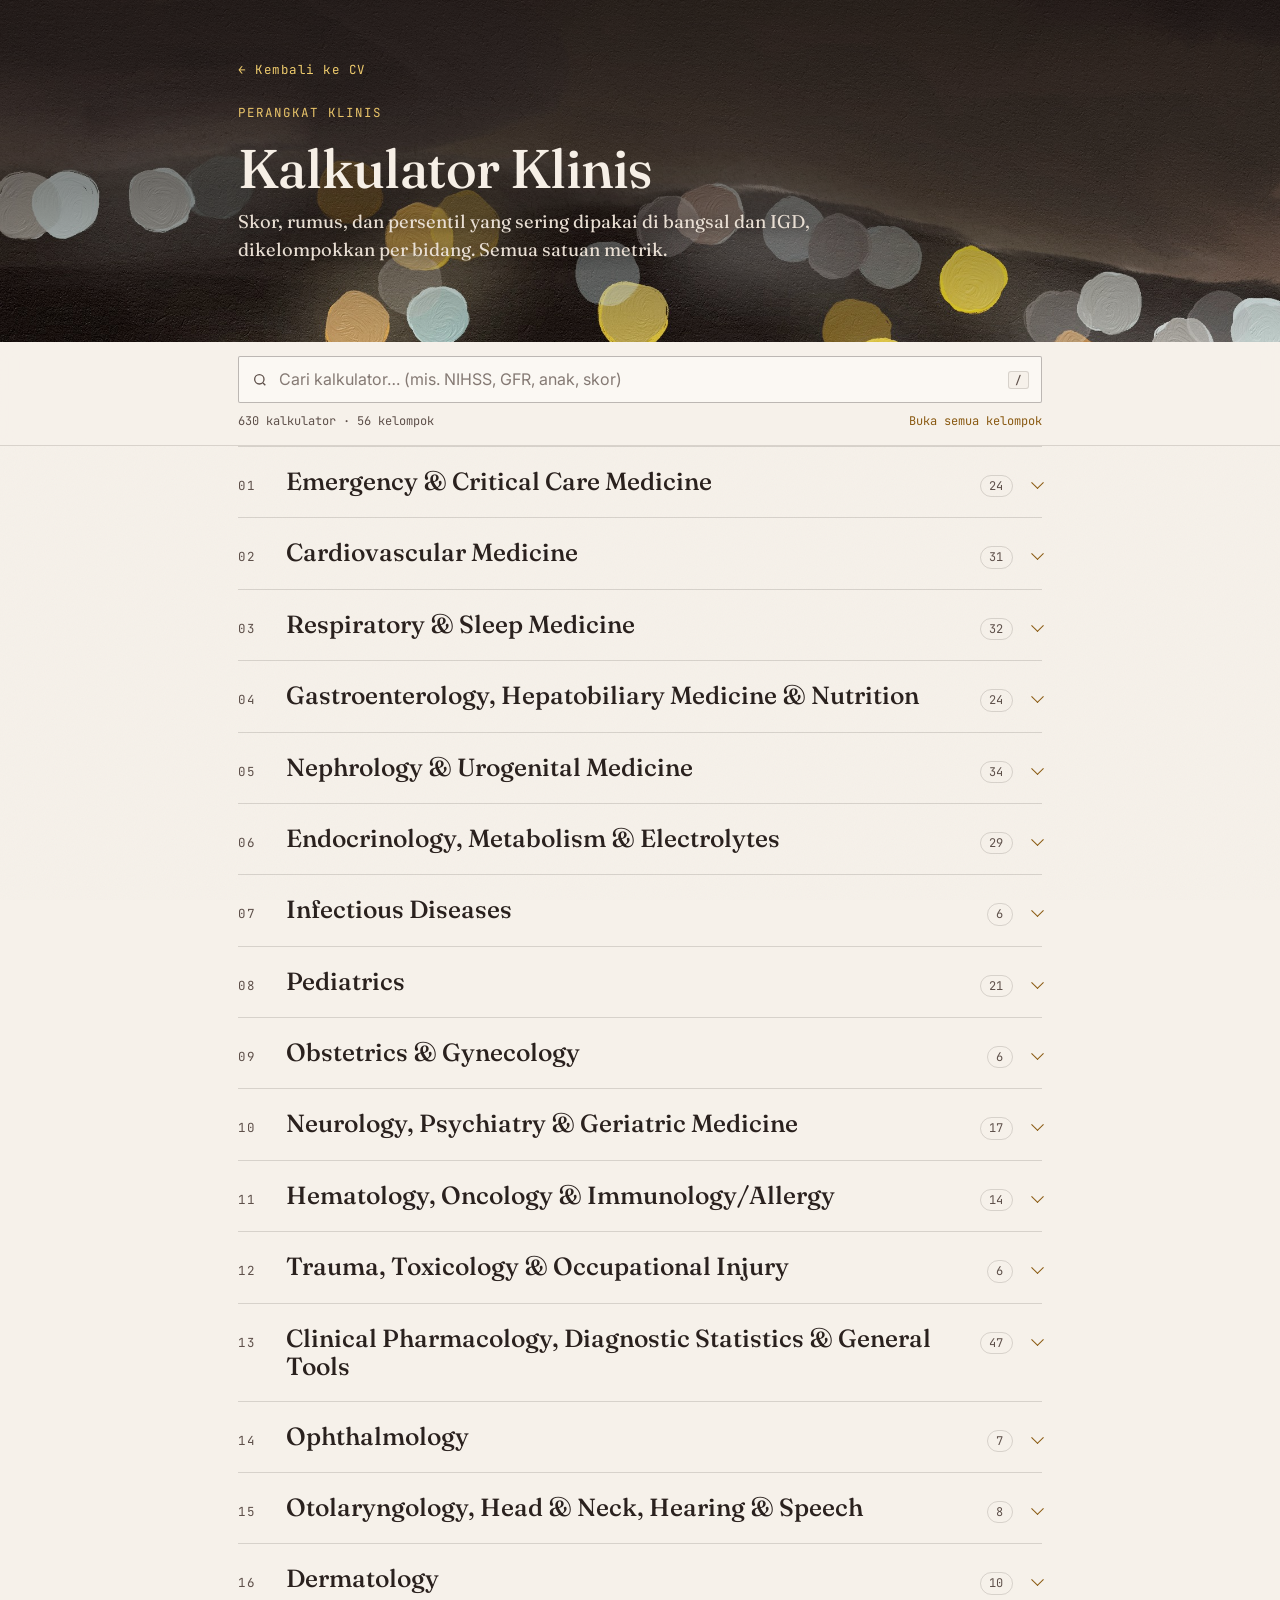
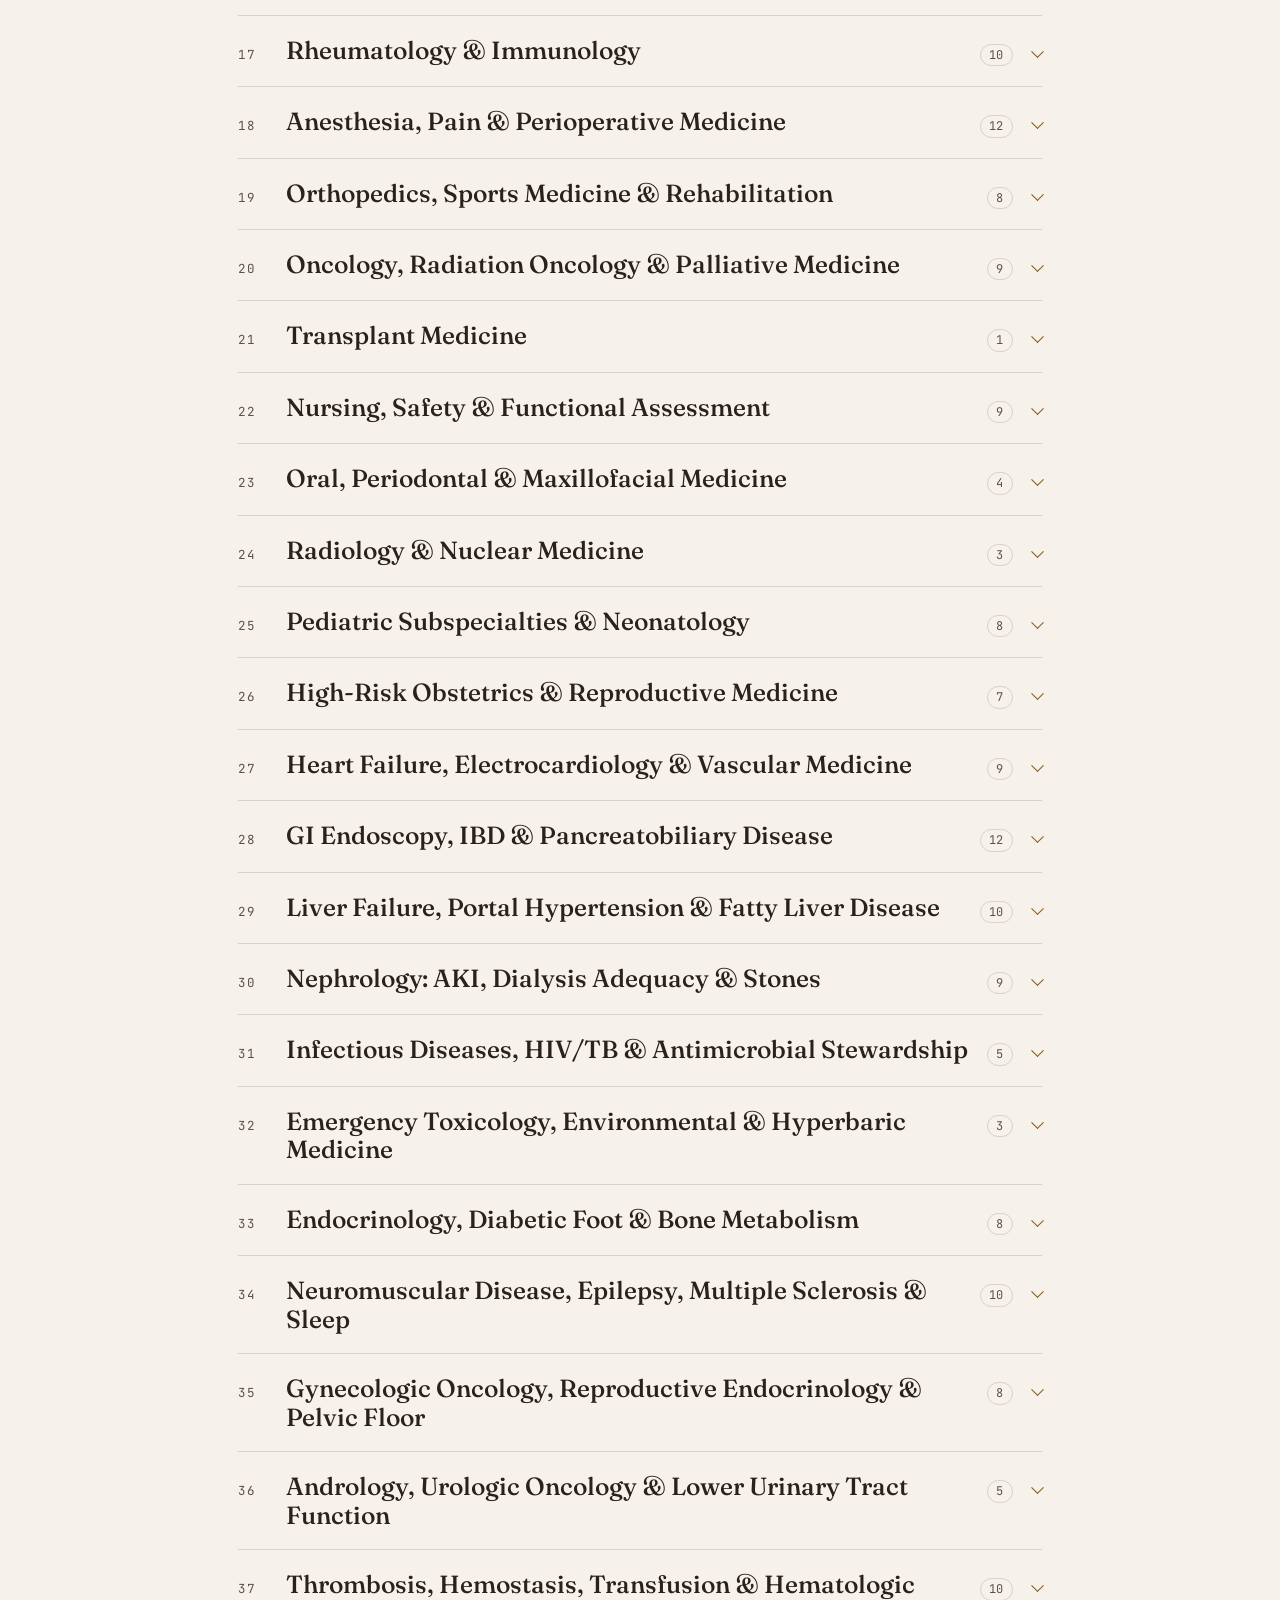
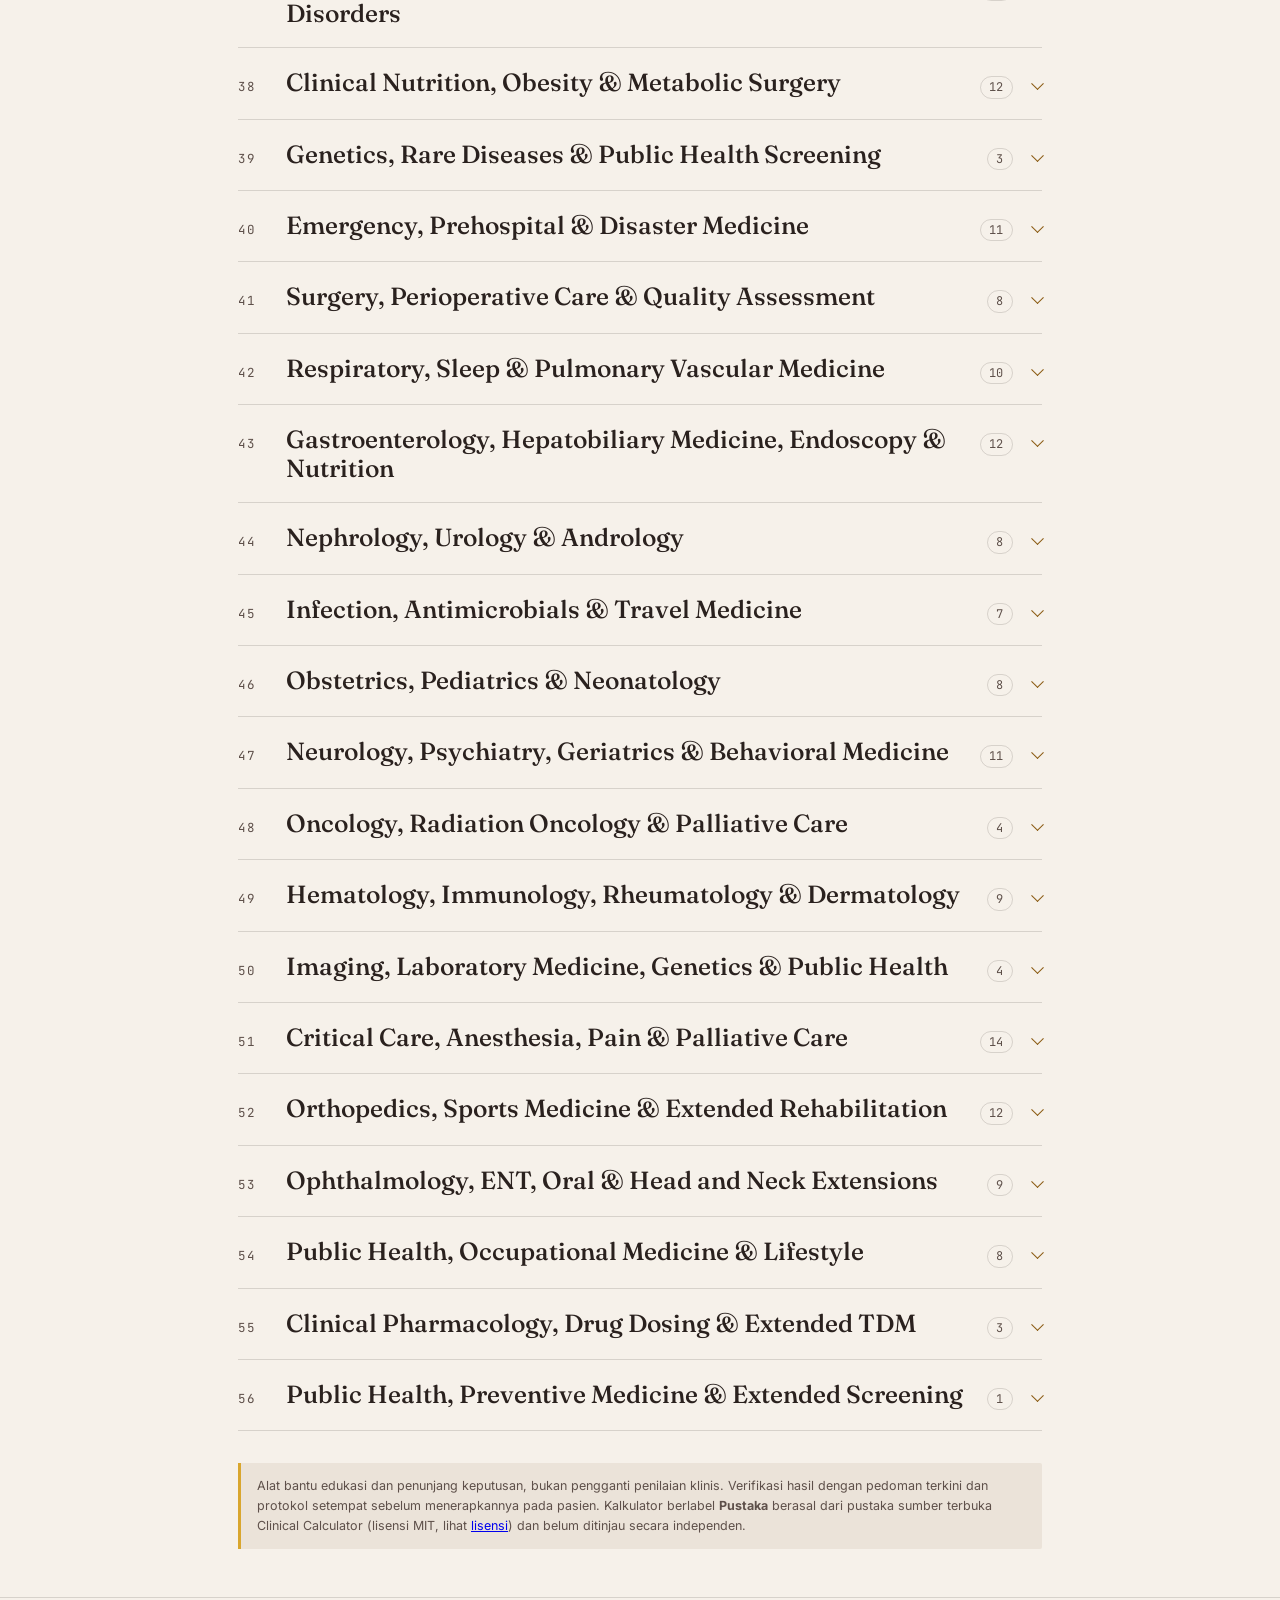
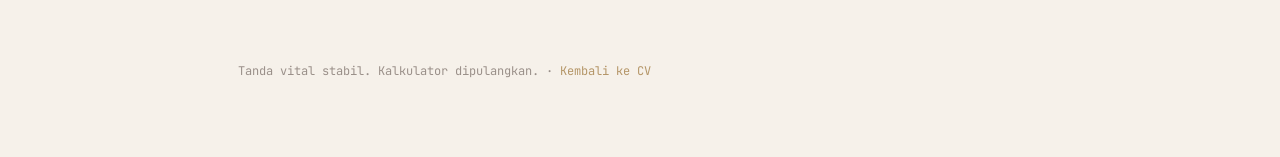
==== calculators.html @ faec5bf1 "Add files via upload" ====
<!DOCTYPE html>
<html lang="id">
<head>
<meta charset="UTF-8">
<meta name="viewport" content="width=device-width, initial-scale=1.0">
<title>Kalkulator Klinis — dr. Aydan</title>
<meta name="description" content="Kumpulan kalkulator dan skor klinis: pediatri, obstetri, neurologi, pulmonologi, psikiatri, kardiovaskular, nefrologi, gawat darurat.">
<link rel="preconnect" href="https://fonts.googleapis.com">
<link rel="preconnect" href="https://fonts.gstatic.com" crossorigin>
<link href="https://fonts.googleapis.com/css2?family=Fraunces:opsz,wght@9..144,400;9..144,500;9..144,600&family=Inter:wght@400;500;600&family=JetBrains+Mono:wght@400;500&display=swap" rel="stylesheet">
<link rel="stylesheet" href="assets/style.css">
<link rel="stylesheet" href="assets/calc.css">
</head>
<body>

<div class="grain"></div>

<header class="hero slim">
  <img class="hero-art" src="assets/hero.jpg" alt="" fetchpriority="high">
  <div class="wrap wide hero-content">
    <a class="back" href="index.html">← Kembali ke CV</a>
    <p class="eyebrow">Perangkat klinis</p>
    <h1>Kalkulator Klinis</h1>
    <p class="lede">Skor, rumus, dan persentil yang sering dipakai di bangsal dan IGD, dikelompokkan per bidang. Semua satuan metrik.</p>
  </div>
</header>

<div class="toolbar">
  <div class="wrap wide">
    <div class="search">
      <svg viewBox="0 0 24 24" aria-hidden="true"><circle cx="11" cy="11" r="7"/><path d="m20 20-3.5-3.5"/></svg>
      <input id="calc-q" type="search" placeholder="Cari kalkulator… (mis. NIHSS, GFR, anak, skor)" aria-label="Cari kalkulator" autocomplete="off">
      <kbd aria-hidden="true">/</kbd>
    </div>
    <div class="tb-row"><span id="calc-status" role="status"></span><button class="linkish" id="calc-expand" type="button" data-open="0">Buka semua kelompok</button></div>
  </div>
</div>

<main class="calcs">
  <div class="wrap wide">
    <div id="calc-root"><noscript>Halaman ini membutuhkan JavaScript.</noscript></div>
    <p class="disclaimer">Alat bantu edukasi dan penunjang keputusan, bukan pengganti penilaian klinis. Verifikasi hasil dengan pedoman terkini dan protokol setempat sebelum menerapkannya pada pasien. Kalkulator berlabel <strong>Pustaka</strong> berasal dari pustaka sumber terbuka <a href="https://github.com/" rel="noopener" onclick="return false" style="color:inherit;text-decoration:none;cursor:text">Clinical Calculator</a> (lisensi MIT, lihat <a href="assets/py/LICENSE-clinical-calculator.txt">lisensi</a>) dan belum ditinjau secara independen.</p>
  </div>
</main>

<footer class="calc-foot">
  <div class="wrap wide"><p class="foot-note">Tanda vital stabil. Kalkulator dipulangkan. · <a href="index.html">Kembali ke CV</a></p></div>
</footer>

<!-- 1) engine (do not edit) -->
<script src="assets/calc/engine.js"></script>
<!-- 2) reference data (only needed by the pediatric calculators) -->
<script src="assets/data/growth-ref.js"></script>
<script src="assets/data/aap2017-bp.js"></script>
<!-- 3) Clinical Calculator library (MIT): 56 specialty groups + ~600 calculators, computed in Python (Pyodide) on demand.
        library.js defines the groups and their order, so keep it BEFORE the hand-written files below. -->
<script src="assets/data/clinical-catalog.js"></script>
<script src="assets/calc/pyrunner.js"></script>
<script src="assets/calc/library.js"></script>
<!-- 4) hand-written, source-checked calculators: one file per topic. To add one, append a Calc.add({...}) block
        and set group: to any group title above (see assets/calc/_template.js). -->
<script src="assets/calc/pediatrics.js"></script>
<script src="assets/calc/obstetrics.js"></script>
<script src="assets/calc/neurology.js"></script>
<script src="assets/calc/pulmonology.js"></script>
<script src="assets/calc/psychiatry.js"></script>
<script src="assets/calc/cardiovascular.js"></script>
<script src="assets/calc/nephrology.js"></script>
<script src="assets/calc/emergency.js"></script>
<script src="assets/calc/others.js"></script>

</body>
</html>
---- assets/style.css ----
:root {
  --paper: #F6F1EA;
  --paper-2: #EBE3D9;
  --ink: #2A211E;
  --ink-soft: #5E504A;
  --teal: #4A3A33;
  --teal-deep: #231B18;
  --accent: #8A5A12;
  --accent-soft: #56696B;
  --gold: #D9A62E;
  --rule: rgba(42, 33, 30, 0.15);
  --serif: "Fraunces", Georgia, serif;
  --sans: "Inter", -apple-system, BlinkMacSystemFont, sans-serif;
  --mono: "JetBrains Mono", ui-monospace, monospace;
}

* { box-sizing: border-box; }

html { scroll-behavior: smooth; }

body {
  margin: 0;
  background: var(--paper);
  color: var(--ink);
  font-family: var(--sans);
  line-height: 1.6;
  -webkit-font-smoothing: antialiased;
}

.grain {
  position: fixed;
  inset: 0;
  pointer-events: none;
  opacity: 0.035;
  z-index: 0;
  background-image: url("data:image/svg+xml,%3Csvg xmlns='http://www.w3.org/2000/svg' width='120' height='120'%3E%3Cfilter id='n'%3E%3CfeTurbulence type='fractalNoise' baseFrequency='0.9' numOctaves='2' stitchTiles='stitch'/%3E%3C/filter%3E%3Crect width='100%25' height='100%25' filter='url(%23n)'/%3E%3C/svg%3E");
}

.wrap {
  max-width: 760px;
  margin: 0 auto;
  padding: 0 28px;
  position: relative;
  z-index: 1;
}

/* Hero */

.eyebrow {
  font-family: var(--mono);
  font-size: 12.5px;
  letter-spacing: 0.08em;
  text-transform: uppercase;
  color: var(--teal);
  margin: 0 0 1.1rem;
}

.hero h1 {
  font-family: var(--serif);
  font-weight: 500;
  font-size: clamp(2.6rem, 7vw, 4.4rem);
  line-height: 1.03;
  letter-spacing: -0.01em;
  margin: 0 0 1.1rem;
  color: var(--ink);
}

.tagline {
  font-size: 1.15rem;
  color: var(--ink-soft);
  max-width: 32ch;
  margin: 0 0 1.6rem;
}

.hero-links {
  font-family: var(--mono);
  font-size: 13.5px;
  color: var(--ink-soft);
}

.hero-links a {
  color: var(--accent);
  text-decoration: none;
  border-bottom: 1px solid transparent;
}

.hero-links a:hover, .hero-links a:focus-visible {
  border-bottom-color: var(--accent);
}

.hero-links .dot {
  margin: 0 0.5em;
  color: var(--rule);
}


/* ===== Hero with painting ===== */
.hero {
  position: relative;
  isolation: isolate;
  overflow: hidden;
  padding: 0;
  min-height: clamp(520px, 88vh, 820px);
  display: flex;
  align-items: flex-start;
  color: #F3ECE4;
}
.hero-art {
  position: absolute;
  inset: 0;
  width: 100%;
  height: 100%;
  object-fit: cover;
  object-position: 50% 35%;
  z-index: -2;
}
.hero::after {
  content: "";
  position: absolute;
  inset: 0;
  z-index: -1;
  background: linear-gradient(to bottom,
    rgba(20, 14, 12, .65) 0%,
    rgba(20, 14, 12, .45) 55%,
    rgba(20, 14, 12, .10) 100%);
}

.hero-content {
  position: relative;
  width: 100%;
  padding-top: clamp(40px, 8vw, 96px);
}
.hero h1 { color: #F6EFE6; }
.hero .eyebrow { color: #E9C46A; }
.hero .lede {
  color: #E8DED3;
  font-size: clamp(1.1rem, 2.6vw, 1.35rem);
  max-width: 38ch;
  margin: 0 0 1.8rem;
  text-shadow: 0 1px 12px rgba(20, 14, 12, .6);
}
.hero .hero-links { color: #DCD0C4; }
.hero .hero-links a { color: #F0CD6E; }
.hero .hero-links a:hover,
.hero .hero-links a:focus-visible { border-bottom-color: #F0CD6E; }
.hero .hero-links .dot { color: rgba(255, 255, 255, .35); }
.hero a:focus-visible { outline-color: #F0CD6E; }

/* gold touches elsewhere, echoing the bokeh */
.signature { color: var(--gold); }
.tline li::before { background: var(--gold); }
.pub-card { border-left-color: var(--gold); }

/* Section rhythm */

main { position: relative; z-index: 1; }

section, footer.contact {
  padding: 3rem 0;
  border-top: 1px solid var(--rule);
}

.section-label {
  font-family: var(--mono);
  font-size: 12.5px;
  letter-spacing: 0.06em;
  text-transform: uppercase;
  color: var(--teal-deep);
  margin: 0.5rem 0 1.6rem;
  font-weight: 500;
}

.lede {
  font-family: var(--serif);
  font-size: 1.4rem;
  line-height: 1.5;
  max-width: 58ch;
  color: var(--ink);
}

.lede em {
  font-style: italic;
  color: var(--accent);
}

/* Timeline */

.tgroup { margin-bottom: 2.4rem; }
.tgroup:last-child { margin-bottom: 0; }

.tgroup-title {
  font-family: var(--serif);
  font-size: 1.05rem;
  font-weight: 600;
  color: var(--teal-deep);
  margin: 0 0 0.9rem;
}

.tline {
  list-style: none;
  margin: 0;
  padding: 0;
  border-left: 1px solid var(--rule);
}

.tline li {
  display: grid;
  grid-template-columns: 140px 1fr;
  gap: 20px;
  padding: 0.55rem 0 0.55rem 20px;
  position: relative;
}

.tline li::before {
  content: "";
  position: absolute;
  left: -3.5px;
  top: 1.15rem;
  width: 6px;
  height: 6px;
  border-radius: 50%;
  background: var(--accent);
}

.tdate {
  font-family: var(--mono);
  font-size: 12.5px;
  color: var(--ink-soft);
  padding-top: 0.15rem;
}

.tbody {
  font-size: 14.5px;
  color: var(--ink);
}

.tbody strong { font-weight: 600; }
.tbody em { font-style: italic; color: var(--ink-soft); }

.gloss {
  color: var(--ink-soft);
  font-size: 13.5px;
}

/* Publication */

.pub-card {
  border: 1px solid var(--rule);
  border-left: 3px solid var(--accent);
  background: var(--paper-2);
  padding: 1.4rem 1.6rem;
  border-radius: 2px;
}

.pub-title {
  font-family: var(--serif);
  font-size: 1.1rem;
  font-weight: 500;
  line-height: 1.4;
  margin: 0 0 0.7rem;
  color: var(--ink);
}

.pub-meta {
  font-size: 13.5px;
  color: var(--ink-soft);
  margin: 0 0 0.7rem;
}

.pub-link {
  font-family: var(--mono);
  font-size: 13px;
  color: var(--accent);
  text-decoration: none;
}

.pub-link:hover, .pub-link:focus-visible { text-decoration: underline; }

/* Skills */

.skill-grid {
  display: grid;
  grid-template-columns: repeat(2, 1fr);
  gap: 1px;
  background: var(--rule);
  border: 1px solid var(--rule);
}

.skill-card {
  background: var(--paper);
  padding: 1.5rem 1.6rem;
}

.skill-card h3 {
  font-family: var(--mono);
  font-size: 12px;
  text-transform: uppercase;
  letter-spacing: 0.05em;
  color: var(--accent-soft);
  margin: 0 0 0.6rem;
  font-weight: 500;
}

.skill-card p {
  font-size: 14px;
  color: var(--ink-soft);
  margin: 0;
  line-height: 1.55;
}

/* Footer */

footer.contact {
  padding-bottom: 5rem;
}

.contact-line {
  font-size: 14.5px;
  color: var(--ink-soft);
  margin: 0 0 0.4rem;
}

.contact-line a {
  color: var(--accent);
  text-decoration: none;
  border-bottom: 1px solid transparent;
}

.contact-line a:hover, .contact-line a:focus-visible {
  border-bottom-color: var(--accent);
}

.foot-note {
  font-family: var(--mono);
  font-size: 12px;
  color: var(--rule);
  margin-top: 2rem;
}

/* Focus visibility */

a:focus-visible {
  outline: 2px solid var(--teal);
  outline-offset: 2px;
}

@media (max-width: 560px) {
  /* ...your existing rules... */

  .hero-links {
    display: flex;
    flex-direction: column;
    align-items: flex-start;   /* keeps the hover underline only as wide as the email */
    gap: 0.25rem;
  }
  .hero-links .dot { display: none; }
  .hero-links span:not(.dot) { white-space: nowrap; }
}

/* Responsive */

@media (max-width: 560px) {
  .tline li {
    grid-template-columns: 1fr;
    gap: 4px;
  }
  .skill-grid {
    grid-template-columns: 1fr;
  }
  .hero { padding: 4rem 0 2rem; }
}

/* Reduced motion */

@media (prefers-reduced-motion: reduce) {
  html { scroll-behavior: auto; }
}
---- assets/calc.css ----
/* Clinical calculators page — extends assets/style.css (load AFTER it). Uses the same tokens. */

:root {
  --field: #FBF8F3;
  --line-strong: rgba(42, 33, 30, 0.3);
  --brick: #9B3B2E;
  --moss: #4F6B47;
  /* tones on the dark results panel */
  --t-ok: #A9CBA0; --t-warn: #F0CD6E; --t-bad: #EE9A8B; --t-info: #F3ECE4; --t-mute: #CDBFB2;
}

/* ---------- slim hero (same painting, shorter) ---------- */
.hero.slim { min-height: clamp(260px, 38vh, 360px); }
.hero.slim .hero-content { padding-top: clamp(28px, 5vw, 56px); padding-bottom: 2rem; }
.hero.slim h1 { font-size: clamp(2.1rem, 5.6vw, 3.4rem); margin-bottom: .7rem; }
.hero.slim .lede { font-size: clamp(1rem, 2.2vw, 1.15rem); max-width: 52ch; margin-bottom: 0; }
.back { display: inline-block; font-family: var(--mono); font-size: 12.5px; letter-spacing: .04em; color: #F0CD6E; text-decoration: none; margin-bottom: 1.4rem; border-bottom: 1px solid transparent; }
.back:hover, .back:focus-visible { border-bottom-color: #F0CD6E; }

.wrap.wide { max-width: 860px; }

/* ---------- toolbar ---------- */
.toolbar { position: sticky; top: 0; z-index: 20; background: rgba(246, 241, 234, .94); backdrop-filter: blur(8px); -webkit-backdrop-filter: blur(8px); border-bottom: 1px solid var(--rule); padding: .9rem 0 .8rem; }
.toolbar .wrap { display: grid; gap: .55rem; }
.search { position: relative; }
.search input { width: 100%; font: 500 16px/1.2 var(--sans); color: var(--ink); background: var(--field); border: 1px solid var(--line-strong); border-radius: 2px; padding: .8rem 3rem .8rem 2.5rem; }
.search input::placeholder { color: var(--ink-soft); opacity: .75; font-weight: 400; }
.search input:focus-visible { outline: 2px solid var(--gold); outline-offset: 1px; border-color: var(--accent); }
.search svg { position: absolute; left: .85rem; top: 50%; transform: translateY(-50%); width: 16px; height: 16px; stroke: var(--ink-soft); fill: none; stroke-width: 2; }
.search kbd { position: absolute; right: .8rem; top: 50%; transform: translateY(-50%); font: 500 11px var(--mono); color: var(--ink-soft); border: 1px solid var(--rule); border-radius: 3px; padding: 1px 6px; background: var(--paper); }
.tb-row { white-space: nowrap; display: flex; justify-content: space-between; align-items: center; gap: 1rem; font-family: var(--mono); font-size: 12px; color: var(--ink-soft); }
.linkish { font: inherit; color: var(--accent); background: none; border: 0; padding: 0; cursor: pointer; border-bottom: 1px solid transparent; }
.linkish:hover, .linkish:focus-visible { border-bottom-color: var(--accent); }

/* ---------- groups ---------- */
main.calcs { padding-bottom: 3rem; }
.cgroup { border-top: 1px solid var(--rule); }
.cgroup:last-of-type { border-bottom: 1px solid var(--rule); }
.cgroup > summary, .calc > summary { list-style: none; cursor: pointer; }
.cgroup > summary::-webkit-details-marker, .calc > summary::-webkit-details-marker { display: none; }
.cgroup > summary { display: grid; grid-template-columns: 2.6rem 1fr auto 1.4rem; align-items: baseline; gap: .4rem; padding: 1.25rem 0; }
.cgroup > summary:focus-visible, .calc > summary:focus-visible { outline: 2px solid var(--gold); outline-offset: 2px; }
.g-num { font-family: var(--mono); font-size: 12.5px; color: var(--ink-soft); letter-spacing: .06em; }
.g-title { font-family: var(--serif); font-weight: 500; font-size: clamp(1.25rem, 3.4vw, 1.55rem); line-height: 1.15; color: var(--ink); }
.g-count { font-family: var(--mono); font-size: 12px; color: var(--ink-soft); border: 1px solid var(--rule); border-radius: 99px; padding: 0 .55rem; line-height: 1.7; }
.g-chev { width: 9px; height: 9px; border-right: 1.5px solid var(--accent); border-bottom: 1.5px solid var(--accent); transform: rotate(45deg) translate(-2px, -2px); transition: transform .2s; justify-self: end; }
.cgroup[open] > summary .g-chev { transform: rotate(-135deg) translate(-2px, -2px); }
.cgroup[open] > summary { padding-bottom: .5rem; }
.cgroup > summary:hover .g-title { color: var(--accent); }
.g-blurb { margin: 0 0 1rem 3rem; font-size: 14px; color: var(--ink-soft); max-width: 60ch; }
.clist { display: grid; gap: .6rem; padding: .4rem 0 1.6rem 0; }
.empty { padding: 2rem 0; color: var(--ink-soft); font-size: 14.5px; }

/* ---------- calculator card ---------- */
.calc { border: 1px solid var(--rule); border-left: 3px solid var(--rule); background: var(--paper); border-radius: 2px; transition: border-color .2s, background .2s; }
.calc:hover { border-left-color: var(--gold); }
.calc[open] { border-left-color: var(--gold); background: var(--paper-2); }
.calc > summary { padding: .95rem 1.2rem; display: flex; flex-wrap: wrap; align-items: baseline; gap: .15rem 1rem; position: relative; padding-right: 2.6rem; }
.calc > summary::after { content: "+"; position: absolute; right: 1.1rem; top: .8rem; font: 400 20px/1 var(--mono); color: var(--accent); }
.calc[open] > summary::after { content: "–"; }
.c-title { font-weight: 600; font-size: 15.5px; color: var(--ink); }
.c-sub { font-size: 13px; color: var(--ink-soft); }
.calc-body { padding: .2rem 1.2rem 1.4rem; }
.c-intro { font-size: 14px; color: var(--ink-soft); margin: .2rem 0 1rem; max-width: 62ch; }

/* ---------- library badge & text areas ---------- */
.c-badge { margin-left: auto; font: 500 10.5px var(--mono); letter-spacing: .06em; text-transform: uppercase; color: var(--accent-soft); border: 1px solid var(--rule); border-radius: 99px; padding: 0 .55rem; line-height: 1.7; align-self: center; }
.f-json { width: 100%; font: 400 13px/1.45 var(--mono); color: var(--ink); background: var(--field); border: 1px solid var(--line-strong); border-radius: 2px; padding: .6rem .7rem; resize: vertical; }
.f-json:focus-visible { outline: 2px solid var(--gold); outline-offset: 1px; border-color: var(--accent); }

/* ---------- fields ---------- */
.fields { display: grid; grid-template-columns: repeat(auto-fill, minmax(210px, 1fr)); gap: 1rem 1.1rem; align-items: start; }
.f { display: grid; gap: .3rem; min-width: 0; }
.f.wide { grid-column: 1 / -1; }
.f[hidden], .f-heading[hidden] { display: none; }
.f-heading { grid-column: 1 / -1; margin: .9rem 0 -.2rem; font: 500 12px var(--mono); letter-spacing: .06em; text-transform: uppercase; color: var(--teal-deep); padding-bottom: .35rem; border-bottom: 1px solid var(--rule); }
.f-heading:first-child { margin-top: .2rem; }
.f-label { font-size: 13px; font-weight: 500; color: var(--ink); line-height: 1.35; }
.f-hint { font-size: 12px; color: var(--ink-soft); line-height: 1.4; }
.f input[type=text], .f input[type=date], .f select {
  width: 100%; font: 400 16px/1.2 var(--sans); color: var(--ink); background: var(--field);
  border: 1px solid var(--line-strong); border-radius: 2px; padding: .62rem .7rem; min-width: 0; appearance: none; -webkit-appearance: none;
}
.f select { background-image: linear-gradient(45deg, transparent 50%, var(--accent) 50%), linear-gradient(135deg, var(--accent) 50%, transparent 50%); background-position: calc(100% - 15px) 55%, calc(100% - 10px) 55%; background-size: 5px 5px; background-repeat: no-repeat; padding-right: 2rem; text-overflow: ellipsis; }
.f input:focus-visible, .f select:focus-visible { outline: 2px solid var(--gold); outline-offset: 1px; border-color: var(--accent); }
.f input.bad { border-color: var(--brick); background: #FBEFEA; }
.f-num { display: flex; align-items: stretch; }
.f-num input { flex: 1; min-width: 0; font-family: var(--mono); font-size: 15.5px; }
.f-num .f-unit, .f-unit-txt { font-family: var(--mono); font-size: 12.5px; color: var(--ink-soft); display: flex; align-items: center; padding: 0 .65rem; border: 1px solid var(--line-strong); border-left: 0; background: var(--paper); white-space: nowrap; }
.f-num .f-unit { width: auto; font-size: 12.5px; padding: 0 1.6rem 0 .6rem; border-radius: 0 2px 2px 0; background-color: var(--paper); font-family: var(--mono); }
.f-num input:has(+ .f-unit), .f-num input:has(+ .f-unit-txt) { border-radius: 2px 0 0 2px; }

.seg { display: flex; flex-wrap: wrap; border: 1px solid var(--line-strong); border-radius: 2px; background: var(--field); overflow: hidden; width: fit-content; max-width: 100%; }
.seg label { position: relative; }
.seg input { position: absolute; opacity: 0; inset: 0; cursor: pointer; }
.seg span { display: block; padding: .6rem .95rem; font-size: 14px; border-right: 1px solid var(--rule); cursor: pointer; user-select: none; white-space: nowrap; }
.seg label:last-child span { border-right: 0; }
.seg input:checked + span { background: var(--teal-deep); color: var(--paper); }
.seg input:focus-visible + span { outline: 2px solid var(--gold); outline-offset: -3px; }
.seg label:hover input:not(:checked) + span { background: var(--paper-2); }

.f-check { display: block; }
.chk { display: grid; grid-template-columns: 20px 1fr auto; gap: .7rem; align-items: start; padding: .55rem .2rem; cursor: pointer; border-bottom: 1px dotted var(--rule); }
.chk input { position: absolute; opacity: 0; }
.chk .box { width: 18px; height: 18px; border: 1.5px solid var(--line-strong); border-radius: 2px; background: var(--field); margin-top: 1px; display: grid; place-items: center; }
.chk input:checked + .box { background: var(--teal-deep); border-color: var(--teal-deep); }
.chk input:checked + .box::after { content: ""; width: 9px; height: 5px; border-left: 2px solid var(--gold); border-bottom: 2px solid var(--gold); transform: rotate(-45deg) translate(1px, -1px); }
.chk input:focus-visible + .box { outline: 2px solid var(--gold); outline-offset: 2px; }
.chk-t { font-size: 14px; line-height: 1.4; }
.chk-t small { display: block; font-size: 12px; color: var(--ink-soft); margin-top: 1px; }
.chk .pts { font: 500 12px var(--mono); color: var(--accent); font-style: normal; padding-top: 2px; }

.c-actions { display: flex; gap: .6rem; margin: 1.1rem 0 .9rem; }
.c-actions button { font: 500 12px var(--mono); letter-spacing: .04em; text-transform: uppercase; color: var(--ink-soft); background: transparent; border: 1px solid var(--line-strong); padding: .42rem .8rem; border-radius: 2px; cursor: pointer; }
.c-actions button:hover, .c-actions button:focus-visible { color: var(--ink); border-color: var(--ink); }

/* ---------- results (dark panel, echoes the hero) ---------- */
.results { background: var(--teal-deep); color: #E8DED3; border-radius: 2px; padding: 1.2rem 1.3rem; border-top: 3px solid var(--gold); display: grid; gap: .95rem; }
.r-hint { margin: 0; font-size: 14px; color: var(--t-mute); }
.r-stats { display: grid; grid-template-columns: repeat(auto-fit, minmax(150px, 1fr)); gap: 1px; background: rgba(255,255,255,.12); border: 1px solid rgba(255,255,255,.12); }
.r-stat { background: var(--teal-deep); padding: .8rem .95rem; display: grid; gap: .1rem; align-content: start; }
.r-label { font: 500 11.5px var(--mono); letter-spacing: .06em; text-transform: uppercase; color: var(--t-mute); }
.r-value { font-family: var(--serif); font-size: 2rem; line-height: 1.1; font-weight: 500; color: var(--t-info); }
.r-value small { font: 400 12.5px var(--mono); color: var(--t-mute); margin-left: .35rem; letter-spacing: 0; }
.r-sub { font-size: 12.5px; color: var(--t-mute); line-height: 1.4; }
.r-stat.tone-ok .r-value { color: var(--t-ok); } .r-stat.tone-warn .r-value { color: var(--t-warn); } .r-stat.tone-bad .r-value { color: var(--t-bad); }
.r-note { margin: 0; font-size: 14px; line-height: 1.55; padding-left: .8rem; border-left: 2px solid var(--t-mute); color: #E8DED3; }
.r-note strong { color: #fff; font-weight: 600; }
.r-note.tone-ok { border-left-color: var(--t-ok); } .r-note.tone-warn { border-left-color: var(--t-warn); } .r-note.tone-bad { border-left-color: var(--t-bad); } .r-note.tone-info { border-left-color: var(--t-info); }
.r-note.tone-mute { color: var(--t-mute); font-size: 13px; }
.r-list { margin: 0; padding-left: 1.1rem; font-size: 14px; line-height: 1.55; } .r-list li + li { margin-top: .25rem; }
.r-table-wrap { overflow-x: auto; -webkit-overflow-scrolling: touch; }
.r-table { width: 100%; border-collapse: collapse; font-size: 13.5px; }
.r-table caption { text-align: left; font: 500 11.5px var(--mono); letter-spacing: .06em; text-transform: uppercase; color: var(--t-mute); padding-bottom: .5rem; }
.r-table th, .r-table td { text-align: left; padding: .5rem .7rem .5rem 0; border-bottom: 1px solid rgba(255,255,255,.12); vertical-align: middle; white-space: nowrap; }
.r-table thead th { font: 500 11.5px var(--mono); letter-spacing: .05em; text-transform: uppercase; color: var(--t-mute); }
.r-table tbody th { font-weight: 500; color: #fff; }
.r-table td { font-family: var(--mono); font-size: 13px; }
.r-table .tag { display: inline-block; font: 500 11.5px var(--sans); padding: 1px 8px; border-radius: 99px; border: 1px solid currentColor; }
.t-ok { color: var(--t-ok); } .t-warn { color: var(--t-warn); } .t-bad { color: var(--t-bad); } .t-mute { color: var(--t-mute); }

/* z-score meter: -3 … +3 */
.zbar { position: relative; display: inline-block; width: 92px; height: 6px; background: linear-gradient(90deg, rgba(238,154,139,.5) 0 16.6%, rgba(240,205,110,.35) 16.6% 33.3%, rgba(169,203,160,.45) 33.3% 66.6%, rgba(240,205,110,.35) 66.6% 83.3%, rgba(238,154,139,.5) 83.3%); border-radius: 3px; vertical-align: middle; }
.zbar i { position: absolute; top: -3px; width: 2px; height: 12px; background: #fff; border-radius: 1px; transform: translateX(-1px); }

/* ---------- refs & notes ---------- */
.c-note { margin: .9rem 0 0; font-size: 13px; color: var(--ink-soft); }
.refs { margin-top: 1.1rem; padding-top: .8rem; border-top: 1px dotted var(--rule); }
.refs h5 { margin: 0 0 .4rem; font: 500 11.5px var(--mono); letter-spacing: .06em; text-transform: uppercase; color: var(--accent-soft); }
.refs ol { margin: 0; padding-left: 1.2rem; font-size: 12.5px; color: var(--ink-soft); line-height: 1.5; }
.refs li + li { margin-top: .3rem; }
.refs a { color: var(--accent); text-decoration: none; border-bottom: 1px solid transparent; word-break: break-all; }
.refs a:hover { border-bottom-color: var(--accent); }

.disclaimer { font-size: 12.5px; color: var(--ink-soft); border-left: 3px solid var(--gold); background: var(--paper-2); padding: .8rem 1rem; margin: 2rem 0 0; border-radius: 0 2px 2px 0; }
footer.calc-foot { padding: 2rem 0 4rem; border-top: 1px solid var(--rule); }
.calc-foot .foot-note { color: var(--ink-soft); opacity: .6; }
.calc-foot a { color: var(--accent); text-decoration: none; }

@media (max-width: 560px) {
  .fields { grid-template-columns: 1fr; }
  .g-blurb { margin-left: 0; }
  .cgroup > summary { grid-template-columns: 2rem 1fr auto 1.2rem; }
  .calc-body { padding: .2rem .9rem 1.2rem; }
  .results { padding: 1rem; }
  .search kbd { display: none; }
  .toolbar { padding: .65rem 0 .55rem; }
  .tb-row { font-size: 11px; }
  .search input { padding-top: .65rem; padding-bottom: .65rem; }
  .r-value { font-size: 1.7rem; }
}
@media (prefers-reduced-motion: reduce) { .g-chev, .calc { transition: none; } }
@media print { .toolbar, .c-actions, .hero { display: none; } .cgroup, .calc { open: true; } }
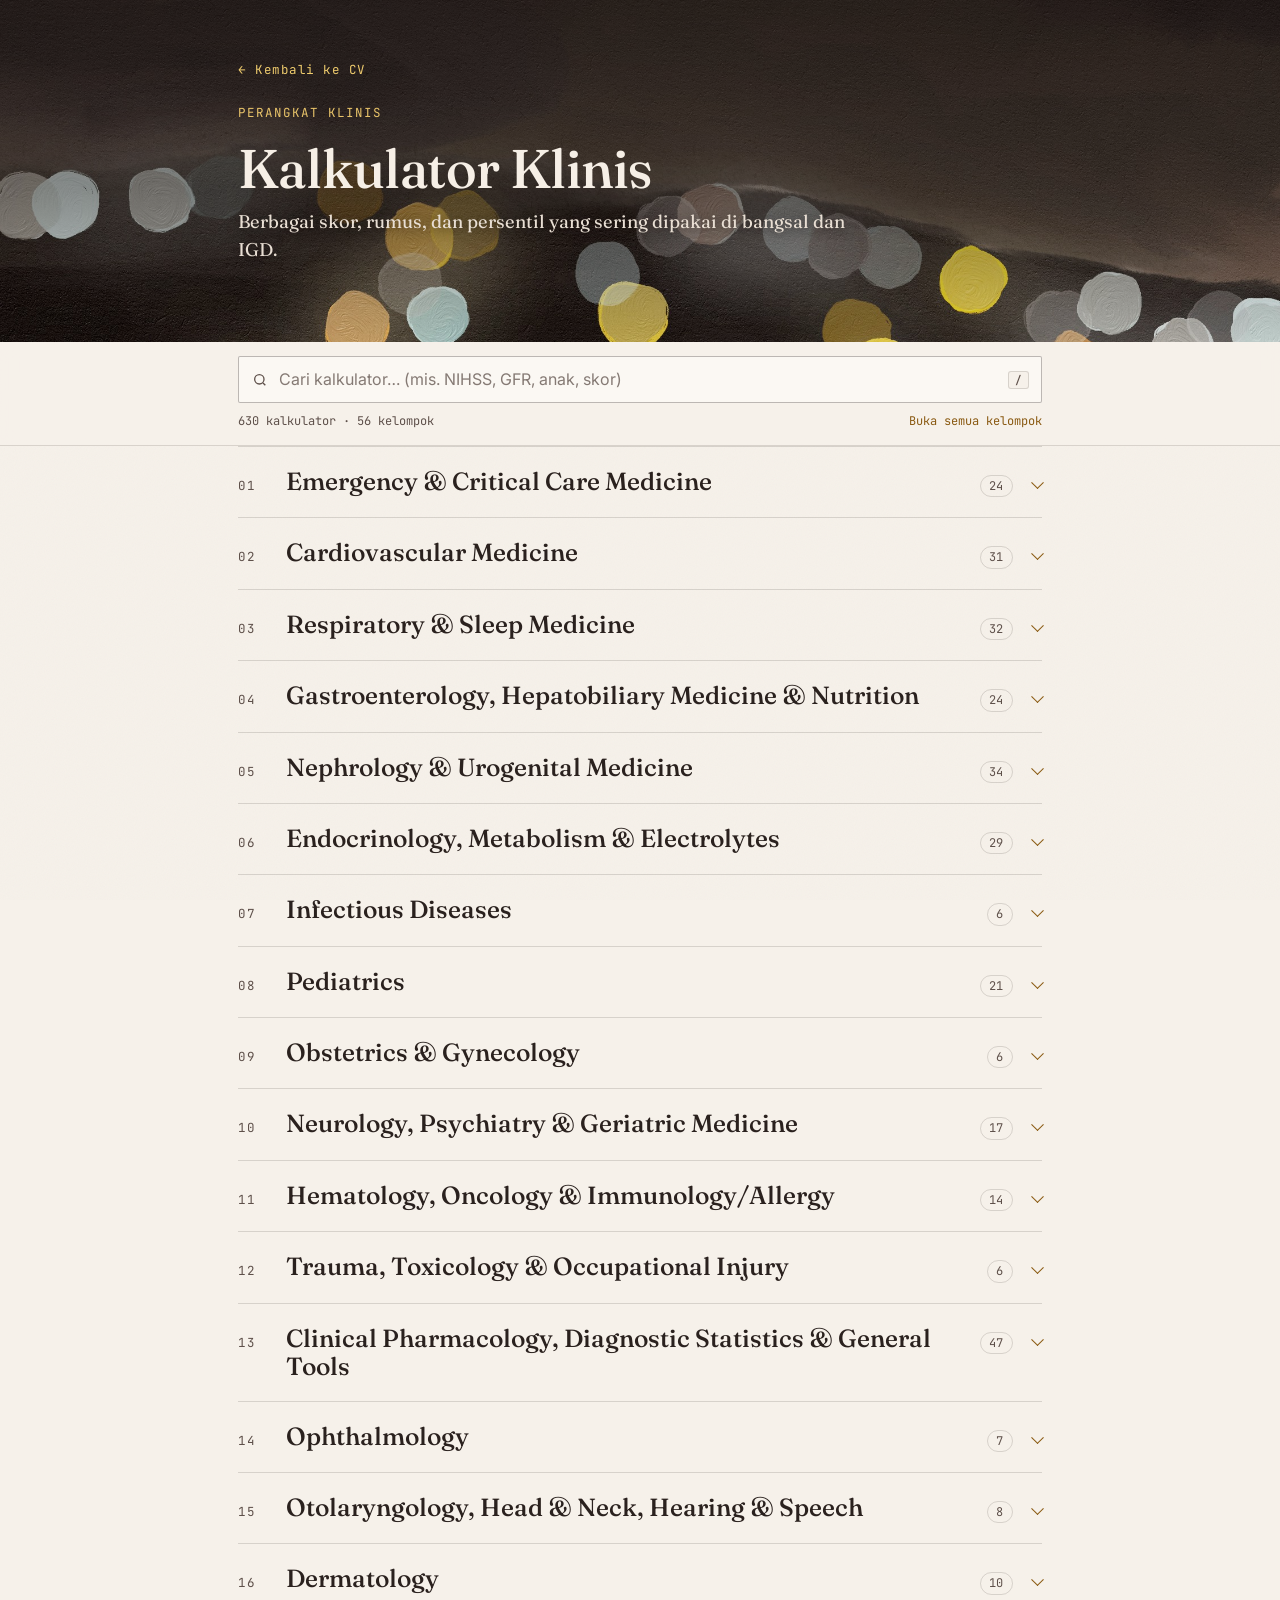
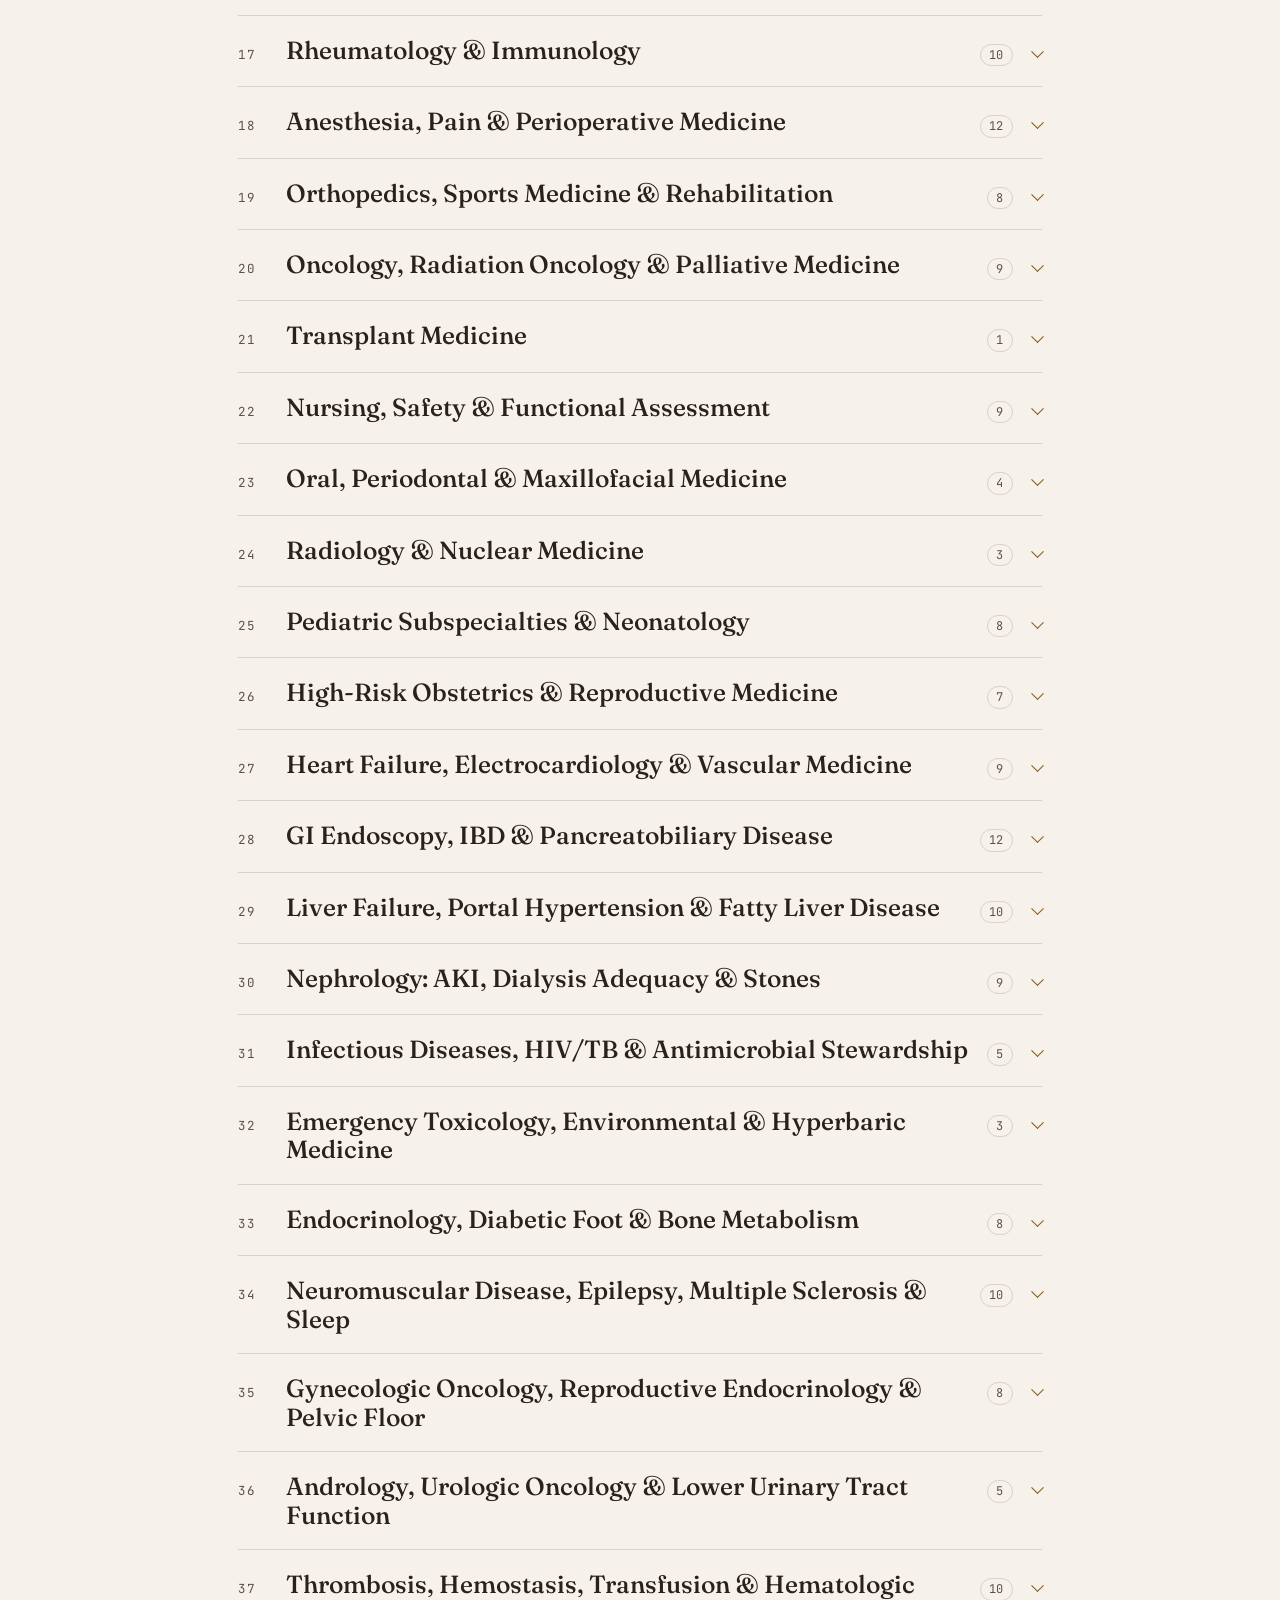
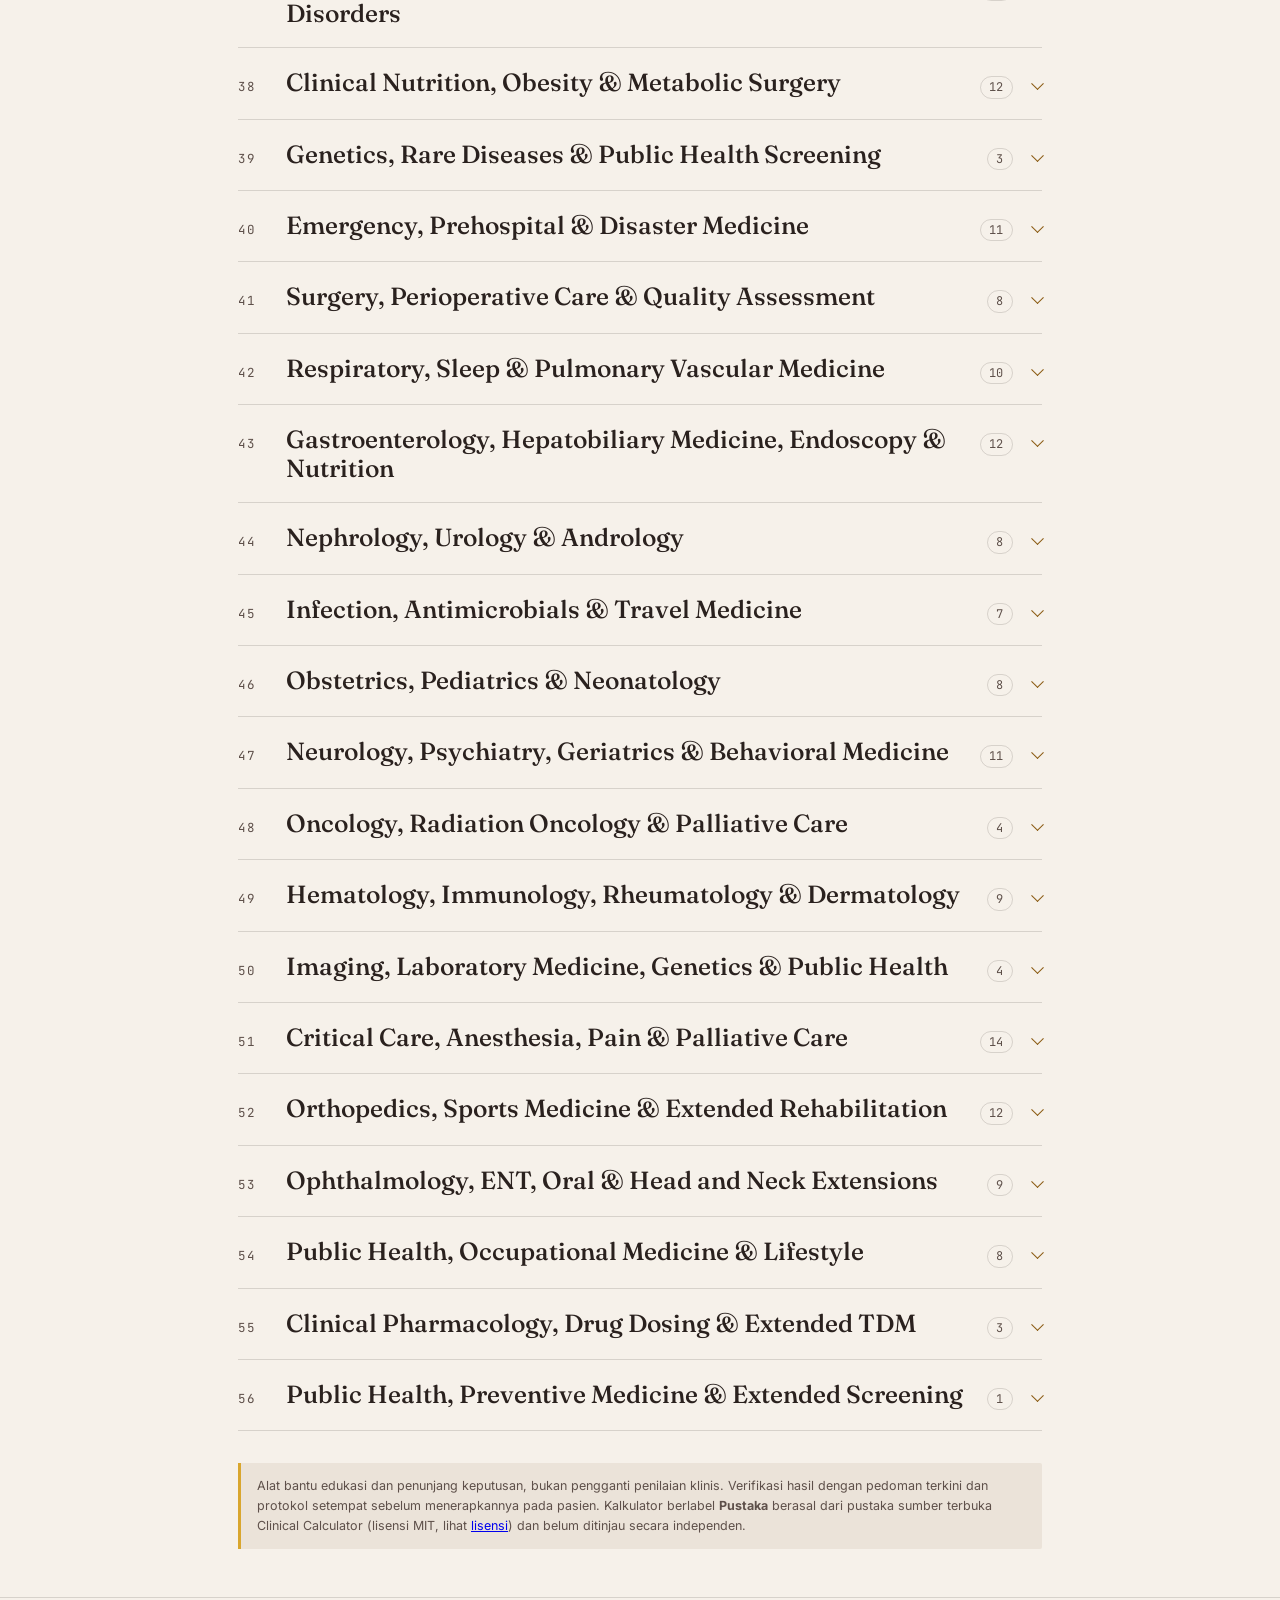
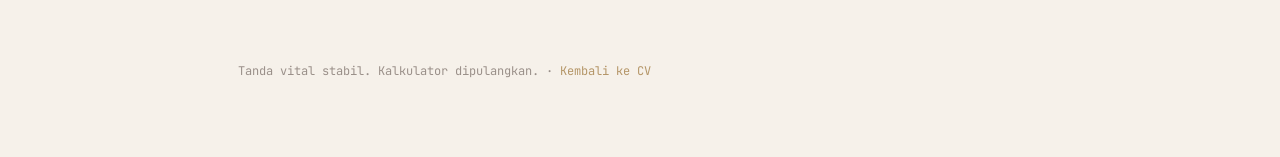
==== commit d64a24c3: "Update calculators.html" ====
--- a/calculators.html
+++ b/calculators.html
@@ -1,9 +1,10 @@
 <!DOCTYPE html>
 <html lang="id">
 <head>
+<meta name="robots" content="noindex">
 <meta charset="UTF-8">
 <meta name="viewport" content="width=device-width, initial-scale=1.0">
-<title>Kalkulator Klinis — dr. Aydan</title>
+<title>Kalkulator Klinis dr. Aydan</title>
 <meta name="description" content="Kumpulan kalkulator dan skor klinis: pediatri, obstetri, neurologi, pulmonologi, psikiatri, kardiovaskular, nefrologi, gawat darurat.">
 <link rel="preconnect" href="https://fonts.googleapis.com">
 <link rel="preconnect" href="https://fonts.gstatic.com" crossorigin>
@@ -21,7 +22,7 @@
     <a class="back" href="index.html">← Kembali ke CV</a>
     <p class="eyebrow">Perangkat klinis</p>
     <h1>Kalkulator Klinis</h1>
-    <p class="lede">Skor, rumus, dan persentil yang sering dipakai di bangsal dan IGD, dikelompokkan per bidang. Semua satuan metrik.</p>
+    <p class="lede">Berbagai skor, rumus, dan persentil yang sering dipakai di bangsal dan IGD.</p>
   </div>
 </header>
 
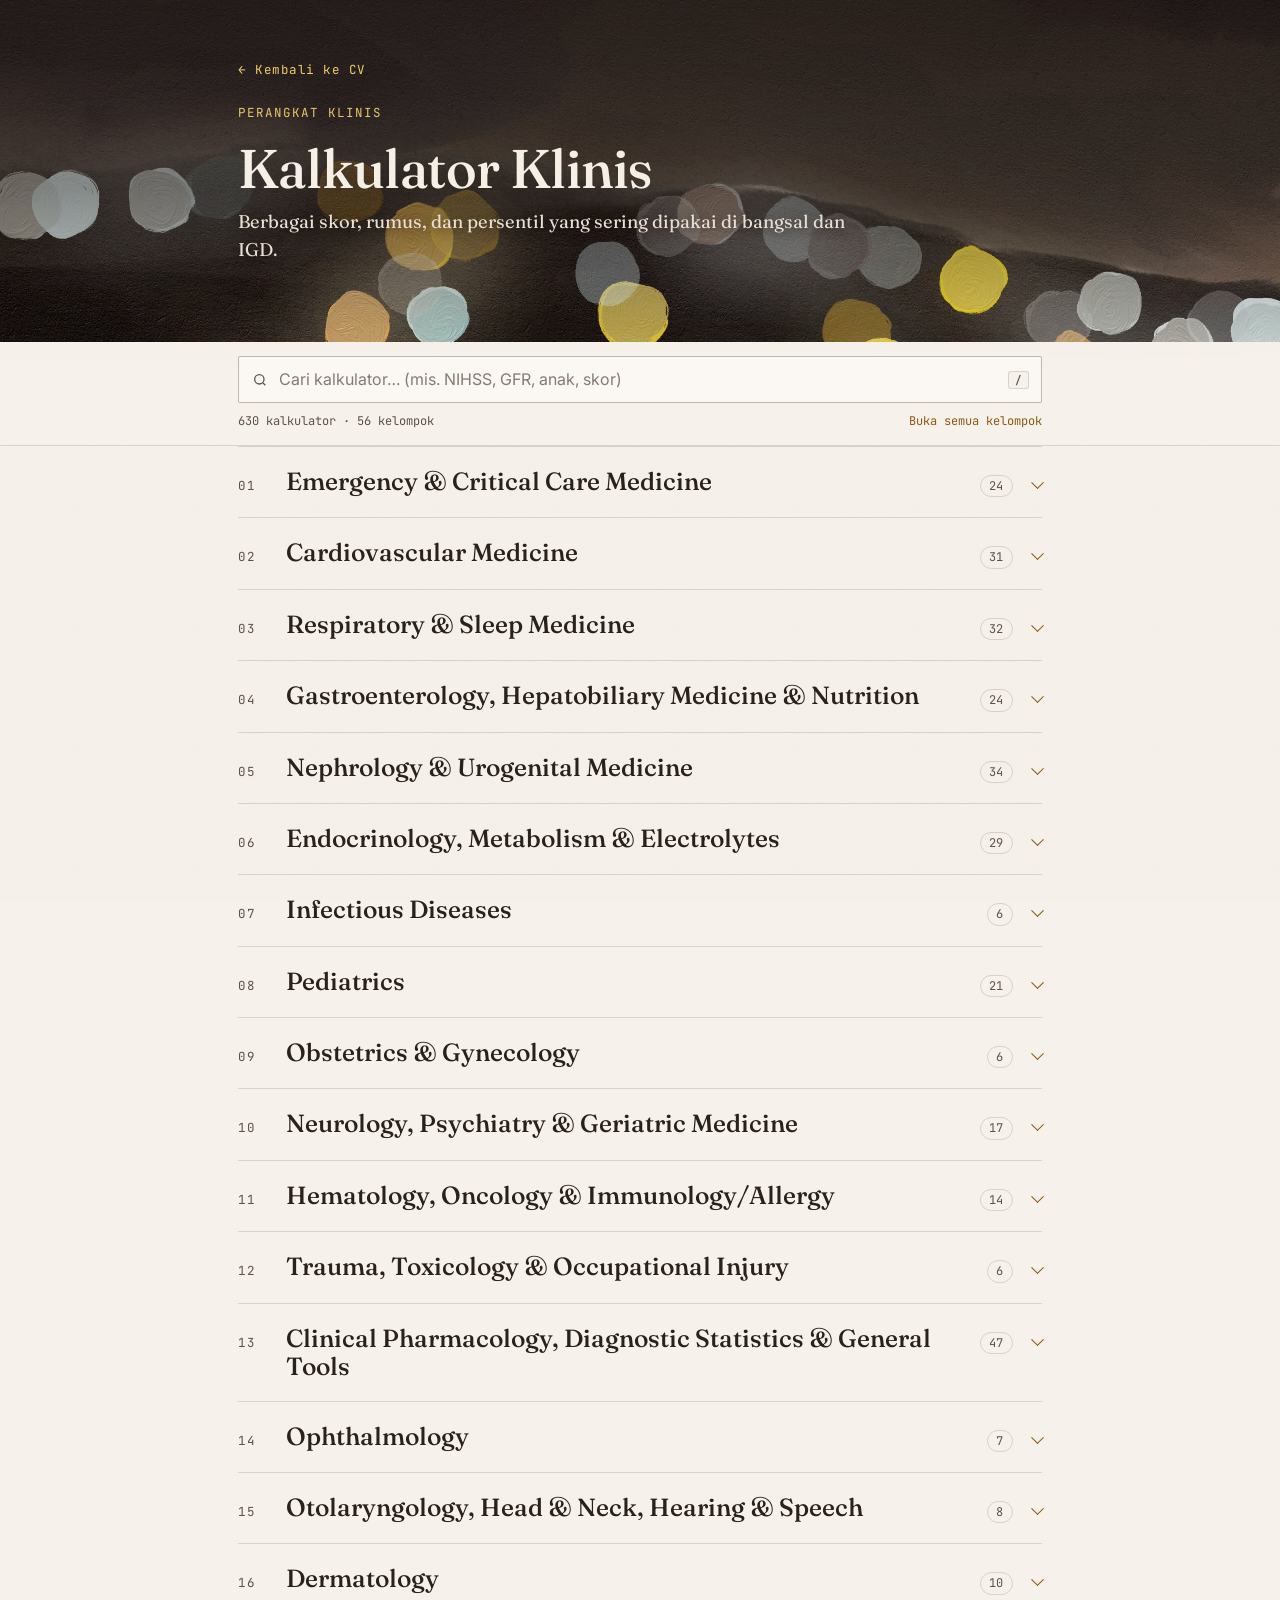
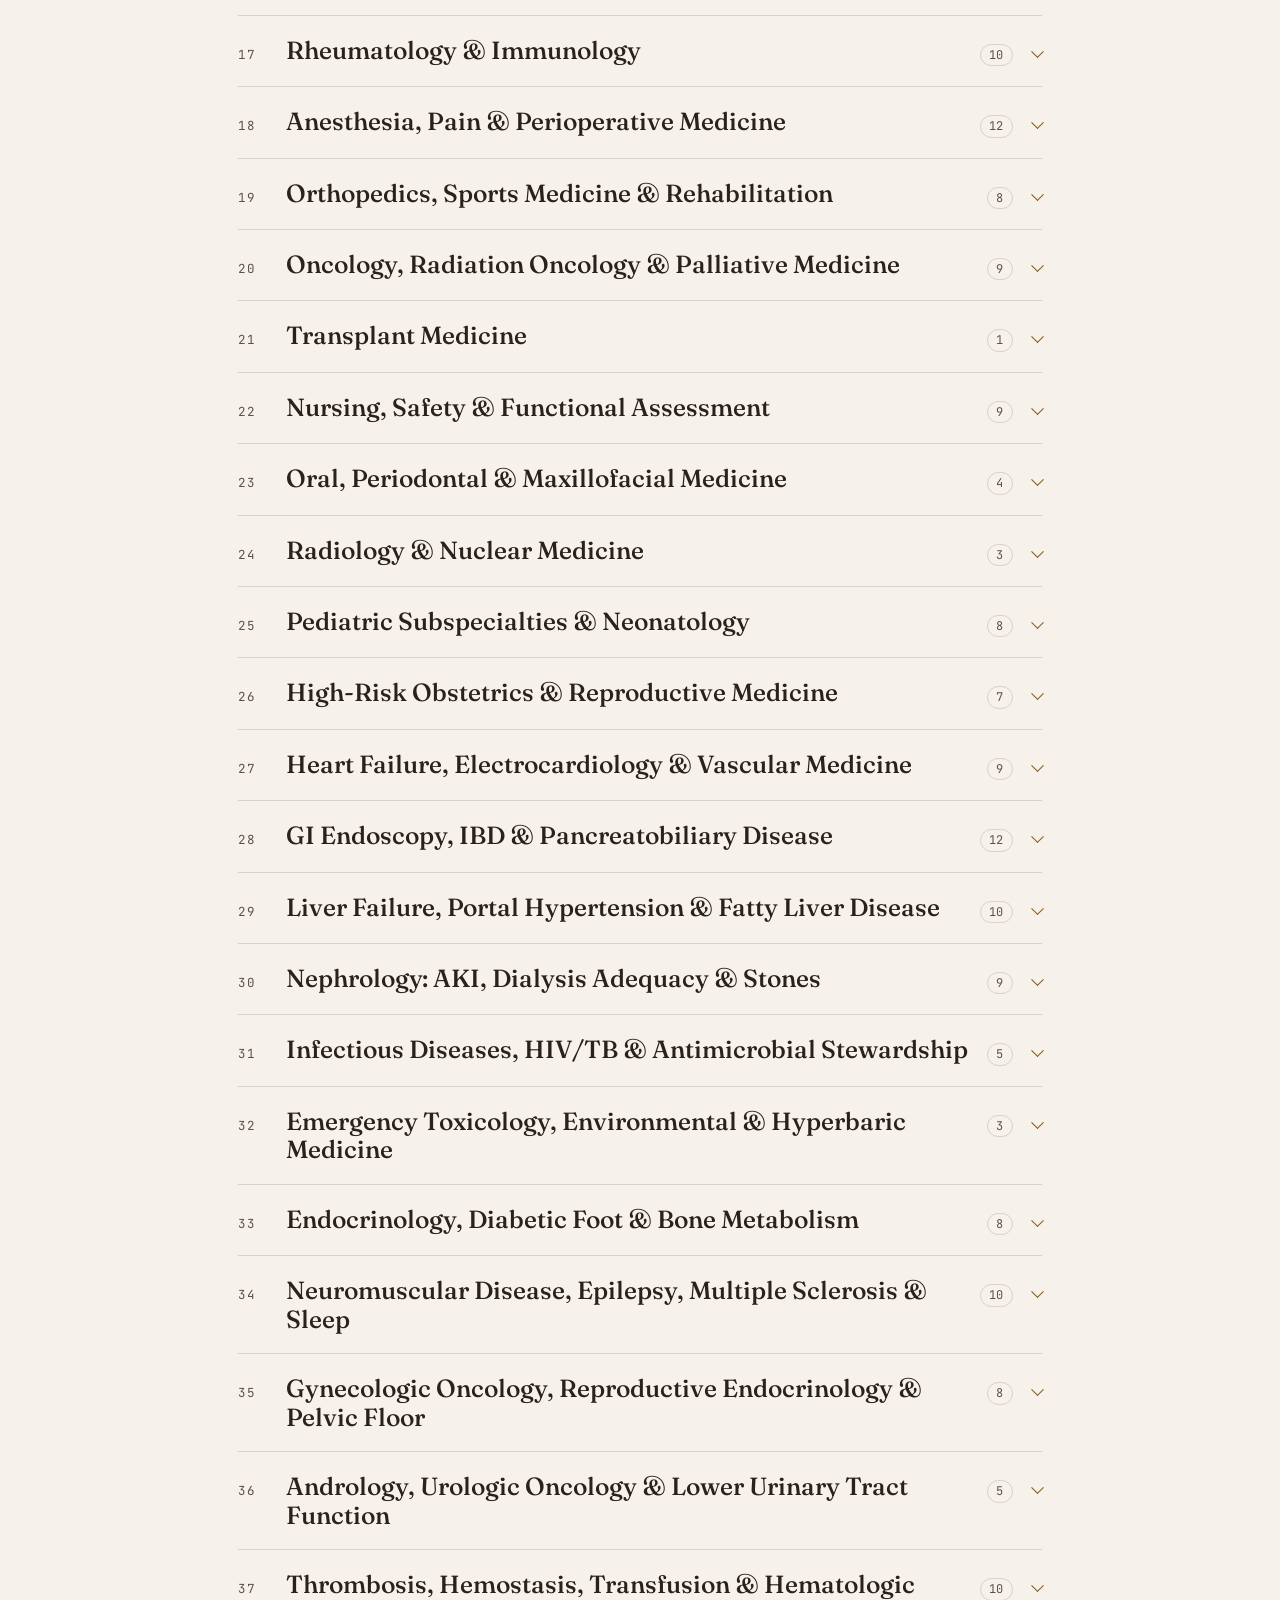
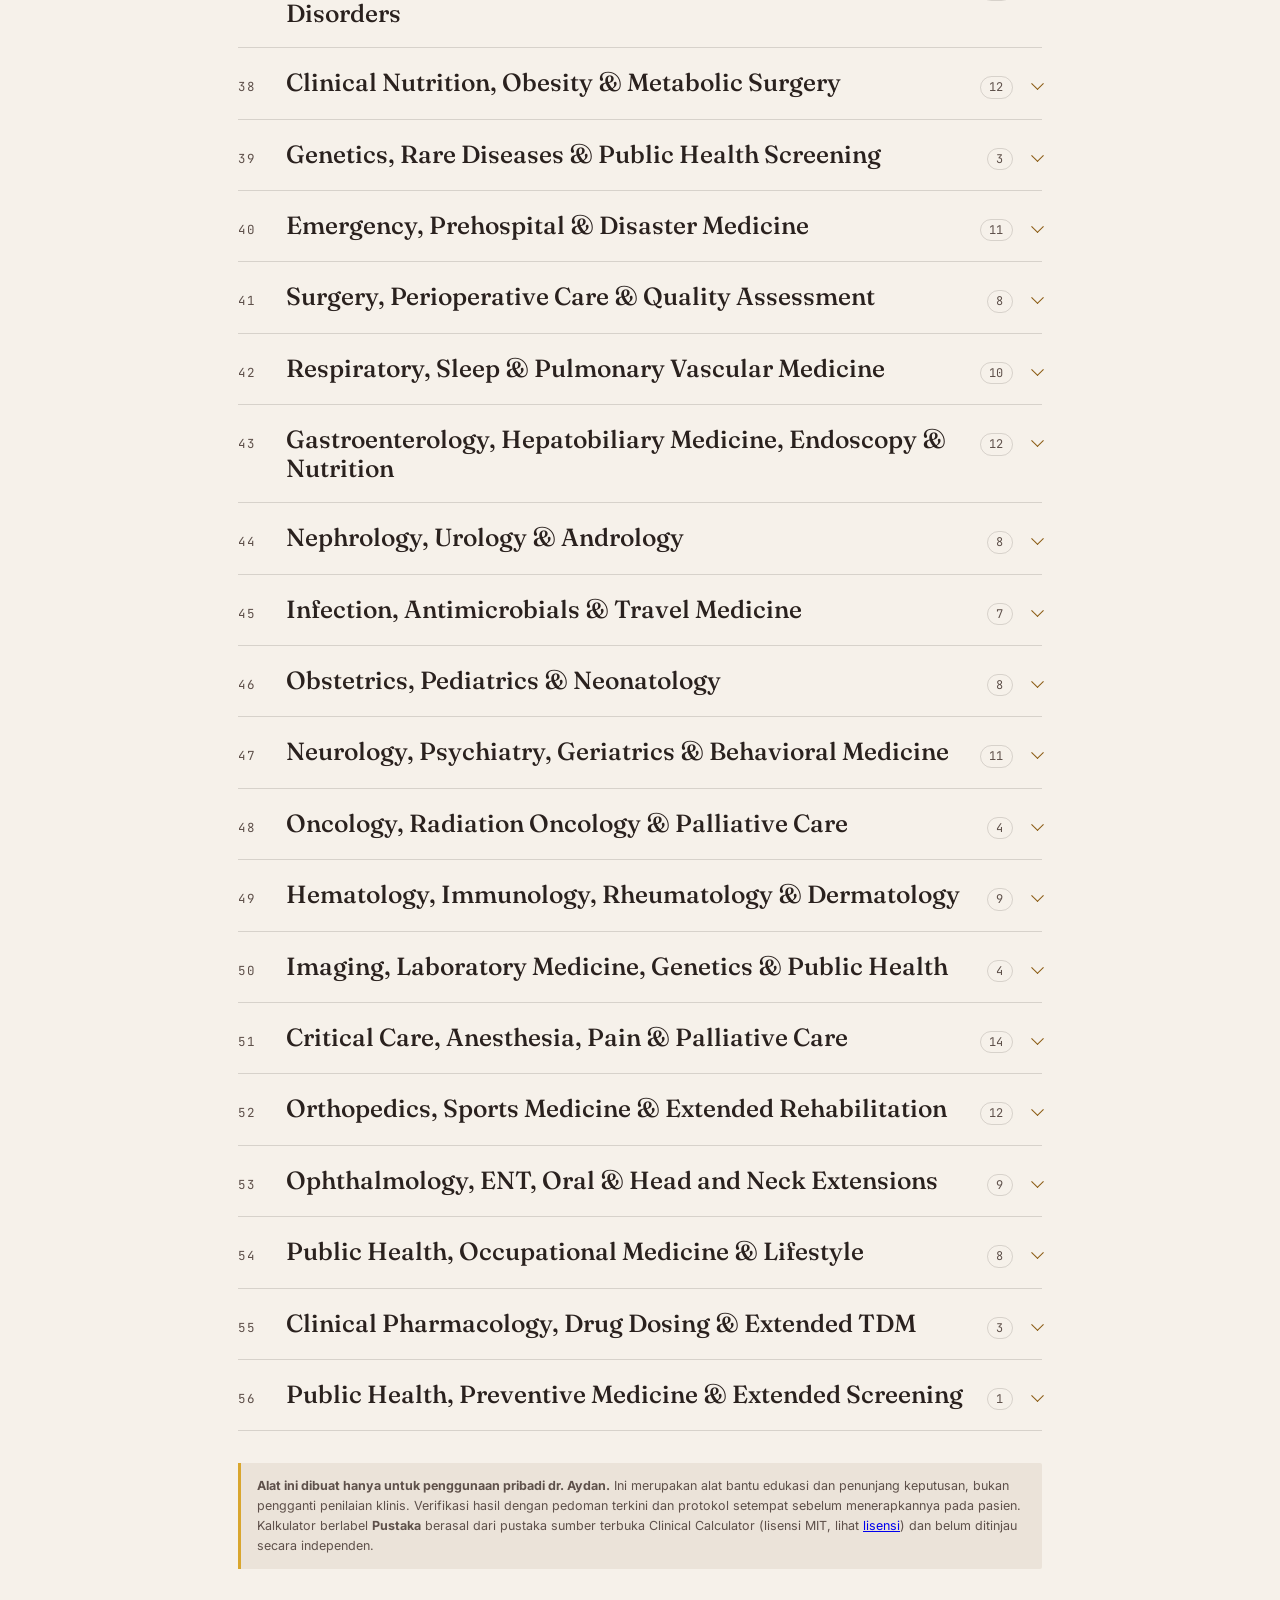
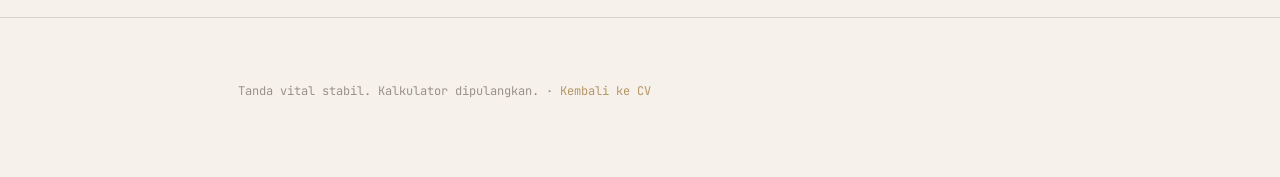
==== commit 3122ce5e: "Update calculators.html" ====
--- a/calculators.html
+++ b/calculators.html
@@ -5,7 +5,7 @@
 <meta charset="UTF-8">
 <meta name="viewport" content="width=device-width, initial-scale=1.0">
 <title>Kalkulator Klinis dr. Aydan</title>
-<meta name="description" content="Kumpulan kalkulator dan skor klinis: pediatri, obstetri, neurologi, pulmonologi, psikiatri, kardiovaskular, nefrologi, gawat darurat.">
+<meta name="description" content="Kumpulan kalkulator dan skor klinis: pediatri, obstetri, neurologi, pulmonologi, psikiatri, kardiovaskular, nefrologi, gawat darurat, dan lain-lain.">
 <link rel="preconnect" href="https://fonts.googleapis.com">
 <link rel="preconnect" href="https://fonts.gstatic.com" crossorigin>
 <link href="https://fonts.googleapis.com/css2?family=Fraunces:opsz,wght@9..144,400;9..144,500;9..144,600&family=Inter:wght@400;500;600&family=JetBrains+Mono:wght@400;500&display=swap" rel="stylesheet">
@@ -40,7 +40,7 @@
 <main class="calcs">
   <div class="wrap wide">
     <div id="calc-root"><noscript>Halaman ini membutuhkan JavaScript.</noscript></div>
-    <p class="disclaimer">Alat bantu edukasi dan penunjang keputusan, bukan pengganti penilaian klinis. Verifikasi hasil dengan pedoman terkini dan protokol setempat sebelum menerapkannya pada pasien. Kalkulator berlabel <strong>Pustaka</strong> berasal dari pustaka sumber terbuka <a href="https://github.com/" rel="noopener" onclick="return false" style="color:inherit;text-decoration:none;cursor:text">Clinical Calculator</a> (lisensi MIT, lihat <a href="assets/py/LICENSE-clinical-calculator.txt">lisensi</a>) dan belum ditinjau secara independen.</p>
+    <p class="disclaimer"><strong>Alat ini dibuat hanya untuk penggunaan pribadi dr. Aydan.</strong> Ini merupakan alat bantu edukasi dan penunjang keputusan, bukan pengganti penilaian klinis. Verifikasi hasil dengan pedoman terkini dan protokol setempat sebelum menerapkannya pada pasien. Kalkulator berlabel <strong>Pustaka</strong> berasal dari pustaka sumber terbuka <a href="https://github.com/" rel="noopener" onclick="return false" style="color:inherit;text-decoration:none;cursor:text">Clinical Calculator</a> (lisensi MIT, lihat <a href="assets/py/LICENSE-clinical-calculator.txt">lisensi</a>) dan belum ditinjau secara independen.</p>
   </div>
 </main>
 
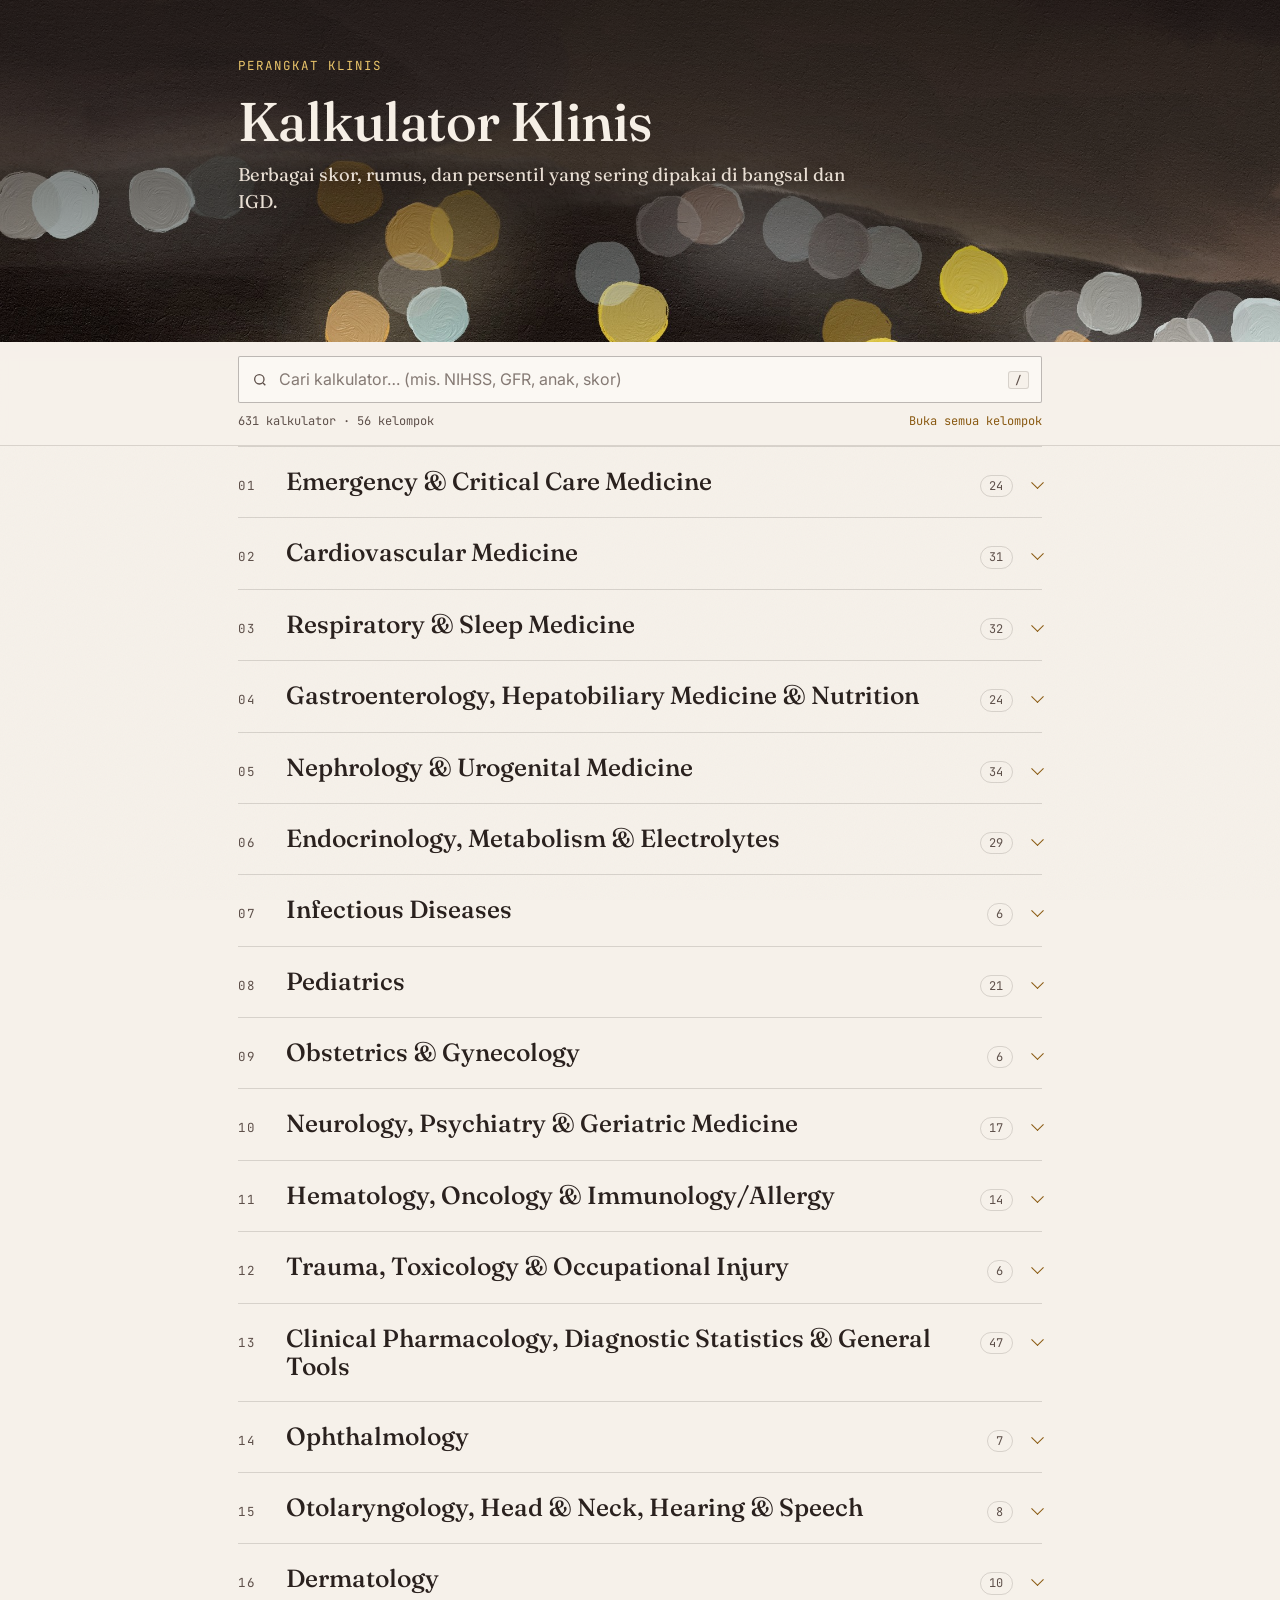
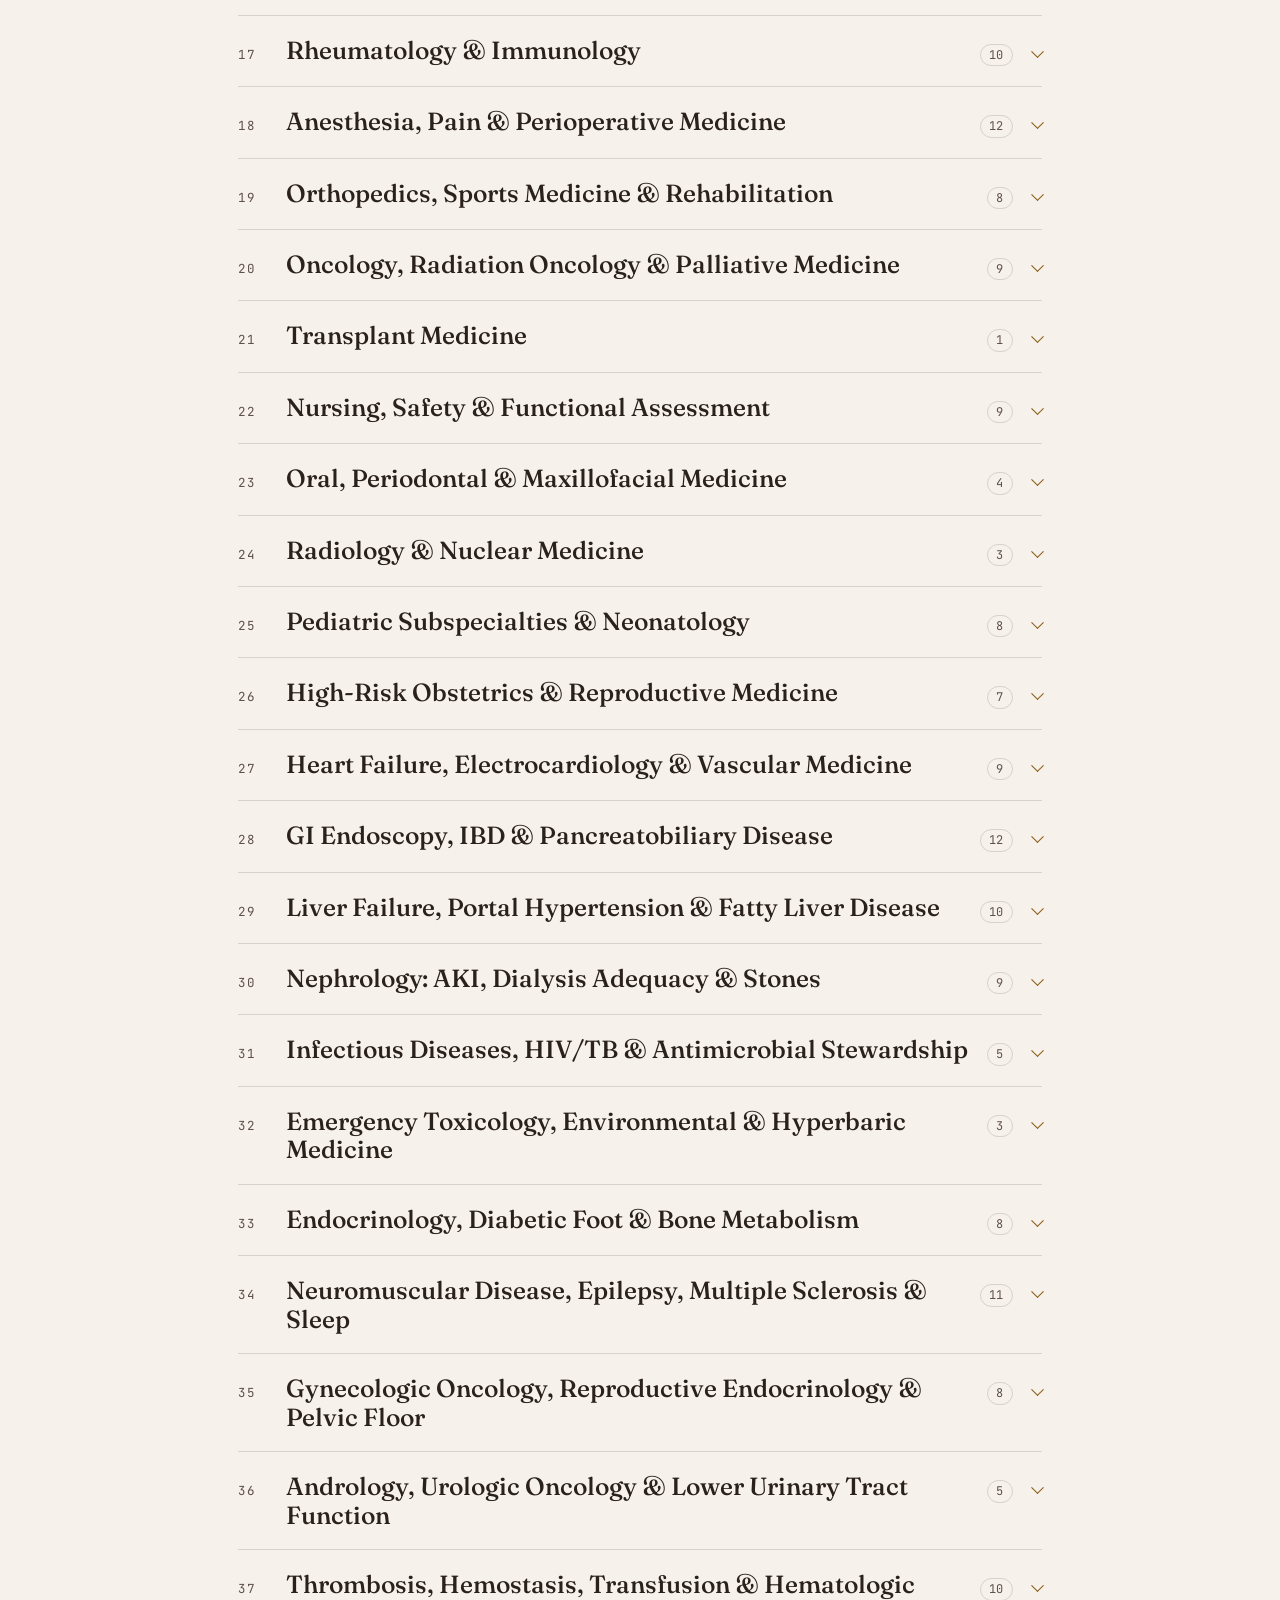
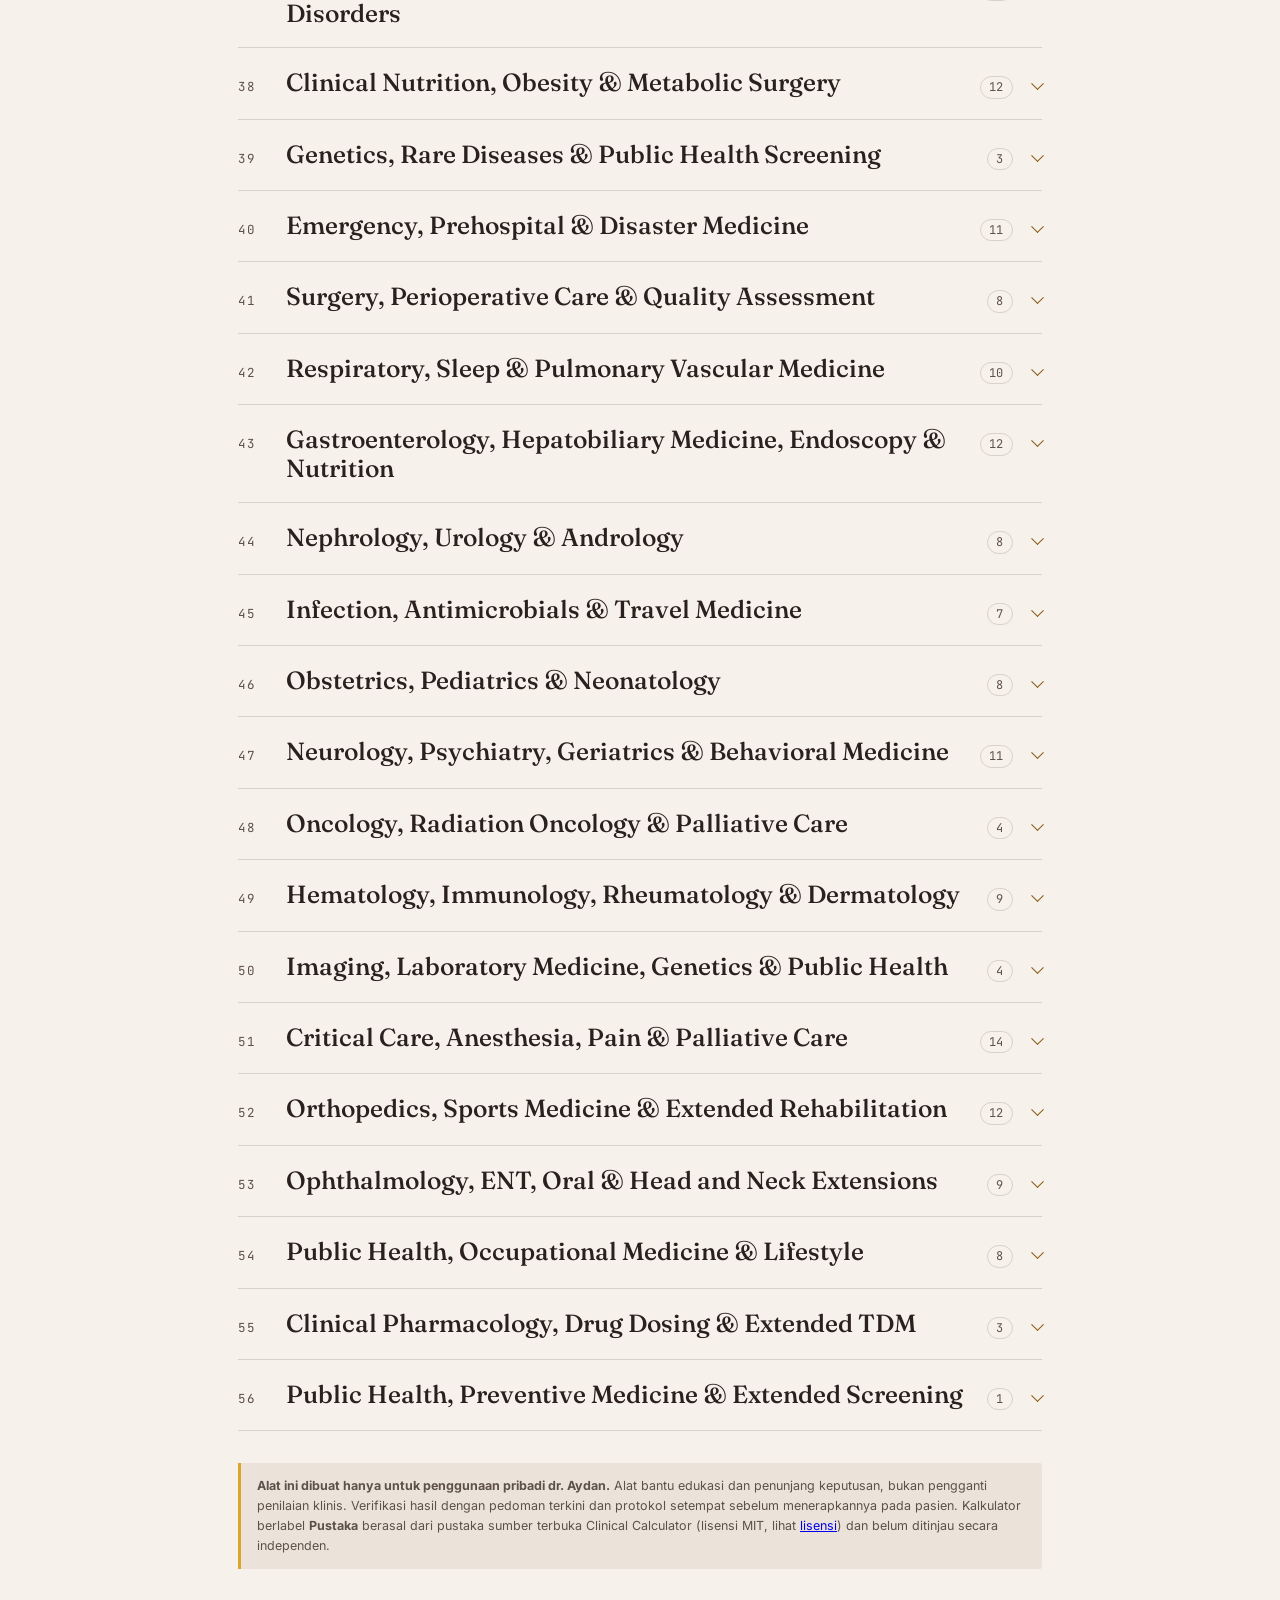
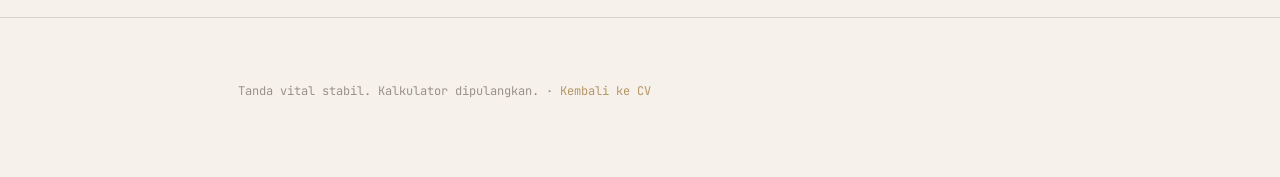
==== commit b9e6e77a: "Add files via upload" ====
--- a/calculators.html
+++ b/calculators.html
@@ -5,7 +5,7 @@
 <meta charset="UTF-8">
 <meta name="viewport" content="width=device-width, initial-scale=1.0">
 <title>Kalkulator Klinis dr. Aydan</title>
-<meta name="description" content="Kumpulan kalkulator dan skor klinis: pediatri, obstetri, neurologi, pulmonologi, psikiatri, kardiovaskular, nefrologi, gawat darurat, dan lain-lain.">
+<meta name="description" content="Kumpulan kalkulator dan skor klinis: pediatri, obstetri, neurologi, pulmonologi, psikiatri, kardiovaskular, nefrologi, gawat darurat.">
 <link rel="preconnect" href="https://fonts.googleapis.com">
 <link rel="preconnect" href="https://fonts.gstatic.com" crossorigin>
 <link href="https://fonts.googleapis.com/css2?family=Fraunces:opsz,wght@9..144,400;9..144,500;9..144,600&family=Inter:wght@400;500;600&family=JetBrains+Mono:wght@400;500&display=swap" rel="stylesheet">
@@ -19,7 +19,6 @@
 <header class="hero slim">
   <img class="hero-art" src="assets/hero.jpg" alt="" fetchpriority="high">
   <div class="wrap wide hero-content">
-    <a class="back" href="index.html">← Kembali ke CV</a>
     <p class="eyebrow">Perangkat klinis</p>
     <h1>Kalkulator Klinis</h1>
     <p class="lede">Berbagai skor, rumus, dan persentil yang sering dipakai di bangsal dan IGD.</p>
@@ -40,7 +39,7 @@
 <main class="calcs">
   <div class="wrap wide">
     <div id="calc-root"><noscript>Halaman ini membutuhkan JavaScript.</noscript></div>
-    <p class="disclaimer"><strong>Alat ini dibuat hanya untuk penggunaan pribadi dr. Aydan.</strong> Ini merupakan alat bantu edukasi dan penunjang keputusan, bukan pengganti penilaian klinis. Verifikasi hasil dengan pedoman terkini dan protokol setempat sebelum menerapkannya pada pasien. Kalkulator berlabel <strong>Pustaka</strong> berasal dari pustaka sumber terbuka <a href="https://github.com/" rel="noopener" onclick="return false" style="color:inherit;text-decoration:none;cursor:text">Clinical Calculator</a> (lisensi MIT, lihat <a href="assets/py/LICENSE-clinical-calculator.txt">lisensi</a>) dan belum ditinjau secara independen.</p>
+    <p class="disclaimer"><strong>Alat ini dibuat hanya untuk penggunaan pribadi dr. Aydan.</strong> Alat bantu edukasi dan penunjang keputusan, bukan pengganti penilaian klinis. Verifikasi hasil dengan pedoman terkini dan protokol setempat sebelum menerapkannya pada pasien. Kalkulator berlabel <strong>Pustaka</strong> berasal dari pustaka sumber terbuka <a href="https://github.com/" rel="noopener" onclick="return false" style="color:inherit;text-decoration:none;cursor:text">Clinical Calculator</a> (lisensi MIT, lihat <a href="assets/py/LICENSE-clinical-calculator.txt">lisensi</a>) dan belum ditinjau secara independen.</p>
   </div>
 </main>
 
@@ -69,6 +68,8 @@
 <script src="assets/calc/nephrology.js"></script>
 <script src="assets/calc/emergency.js"></script>
 <script src="assets/calc/others.js"></script>
+<script src="assets/calc/extras.js"></script>
+<script src="assets/calc/fixes.js"></script>
 
 </body>
 </html>
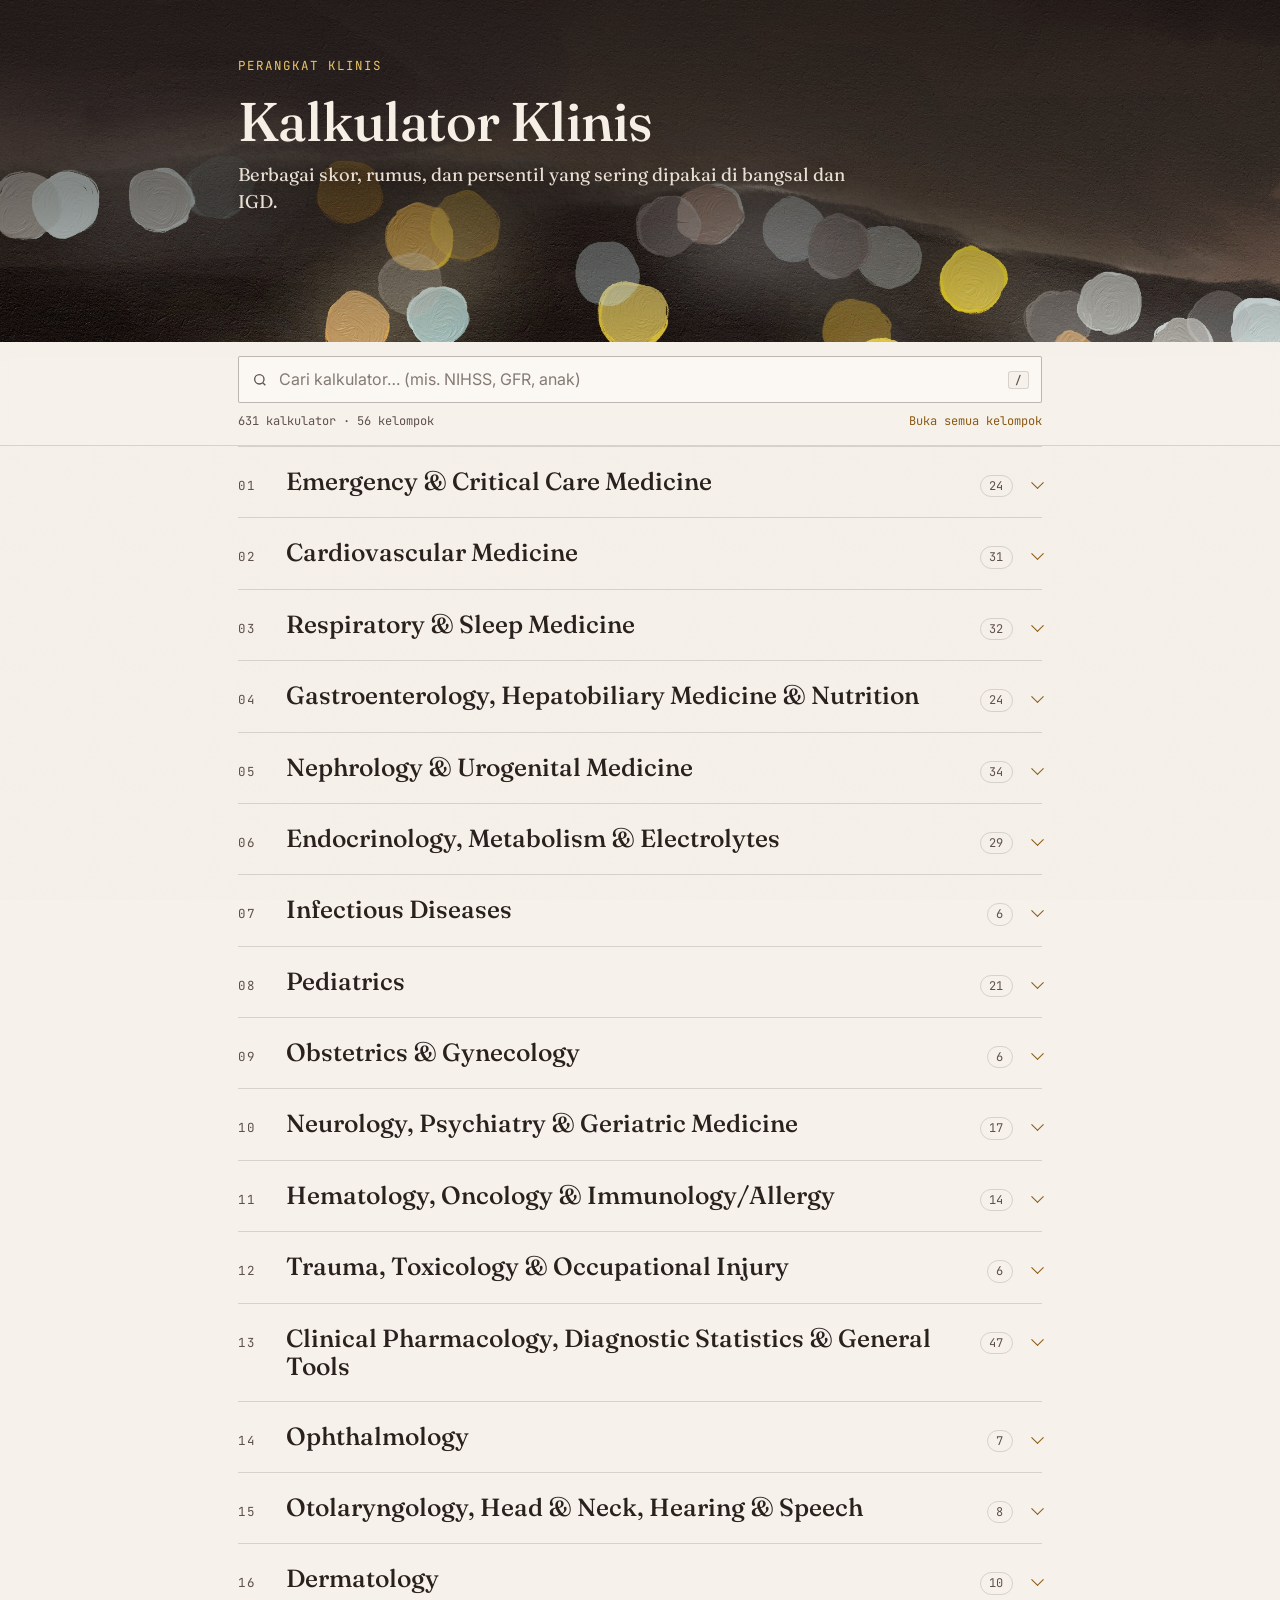
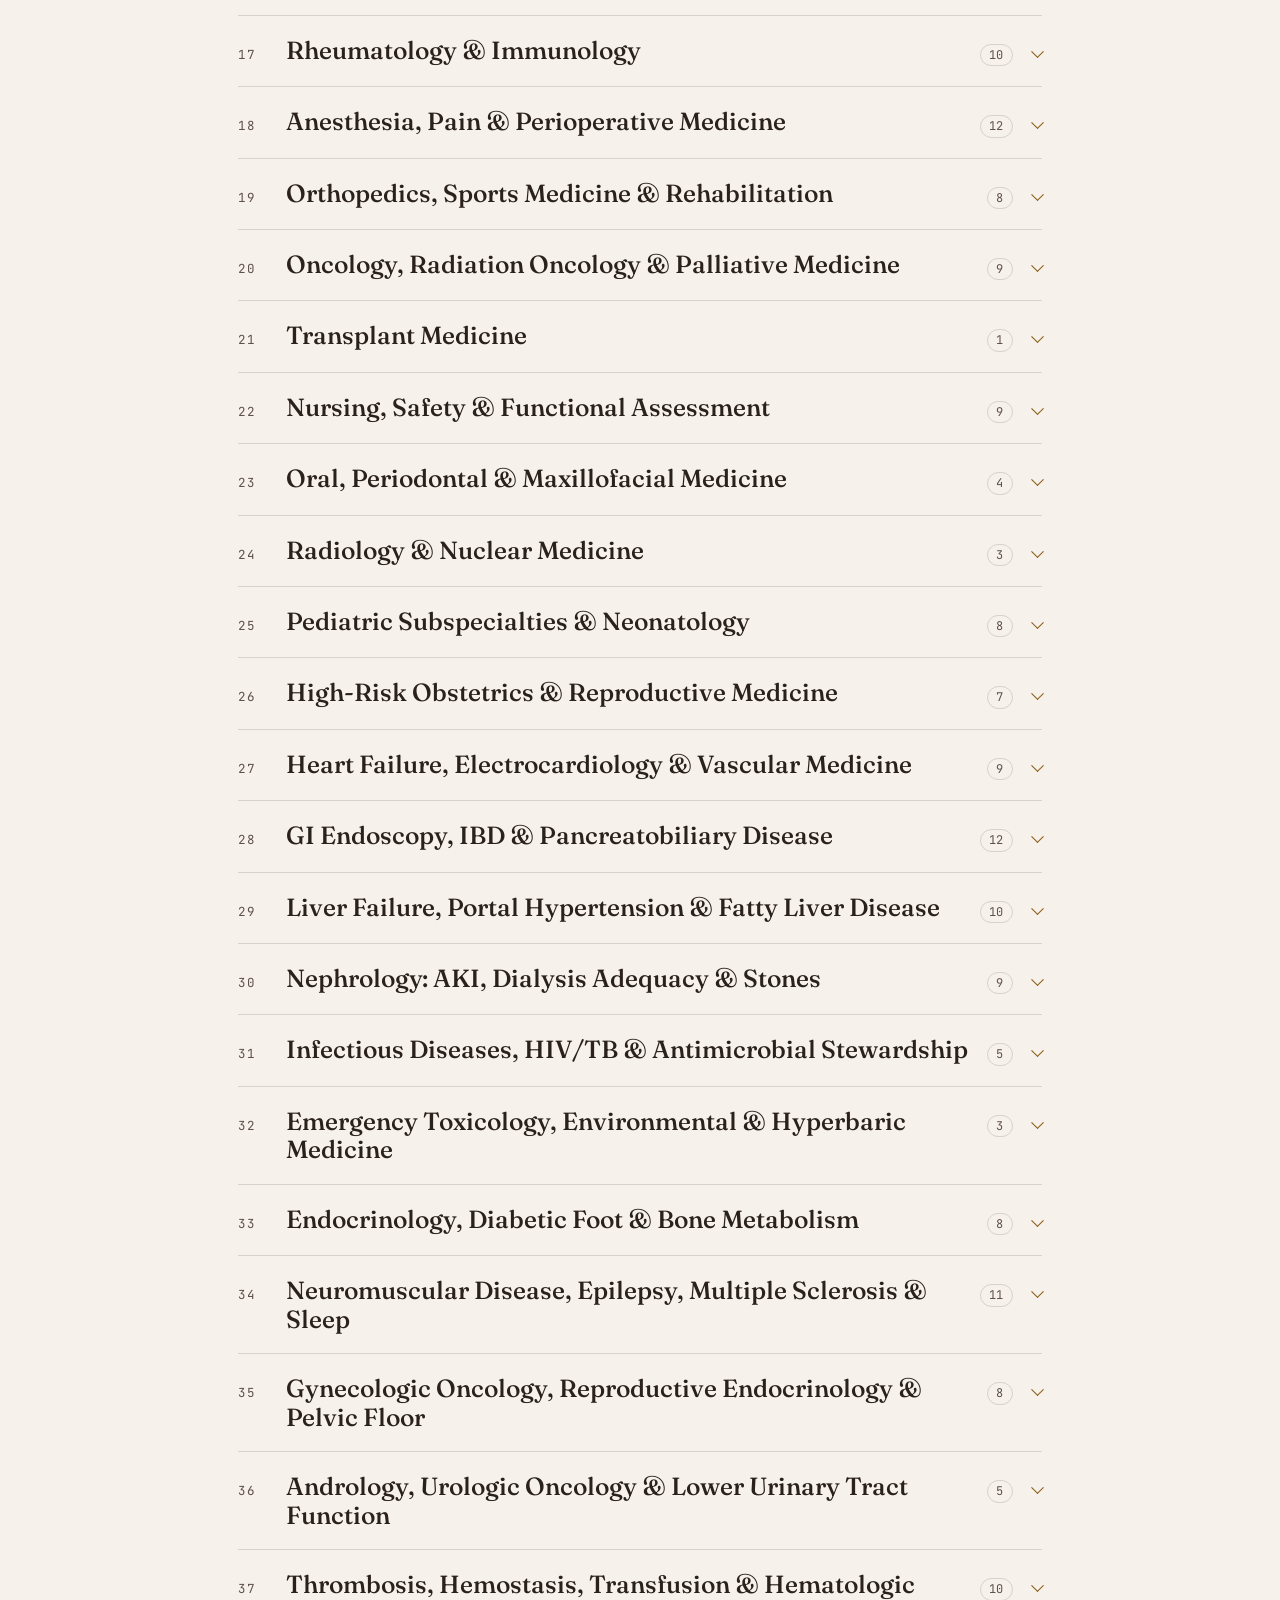
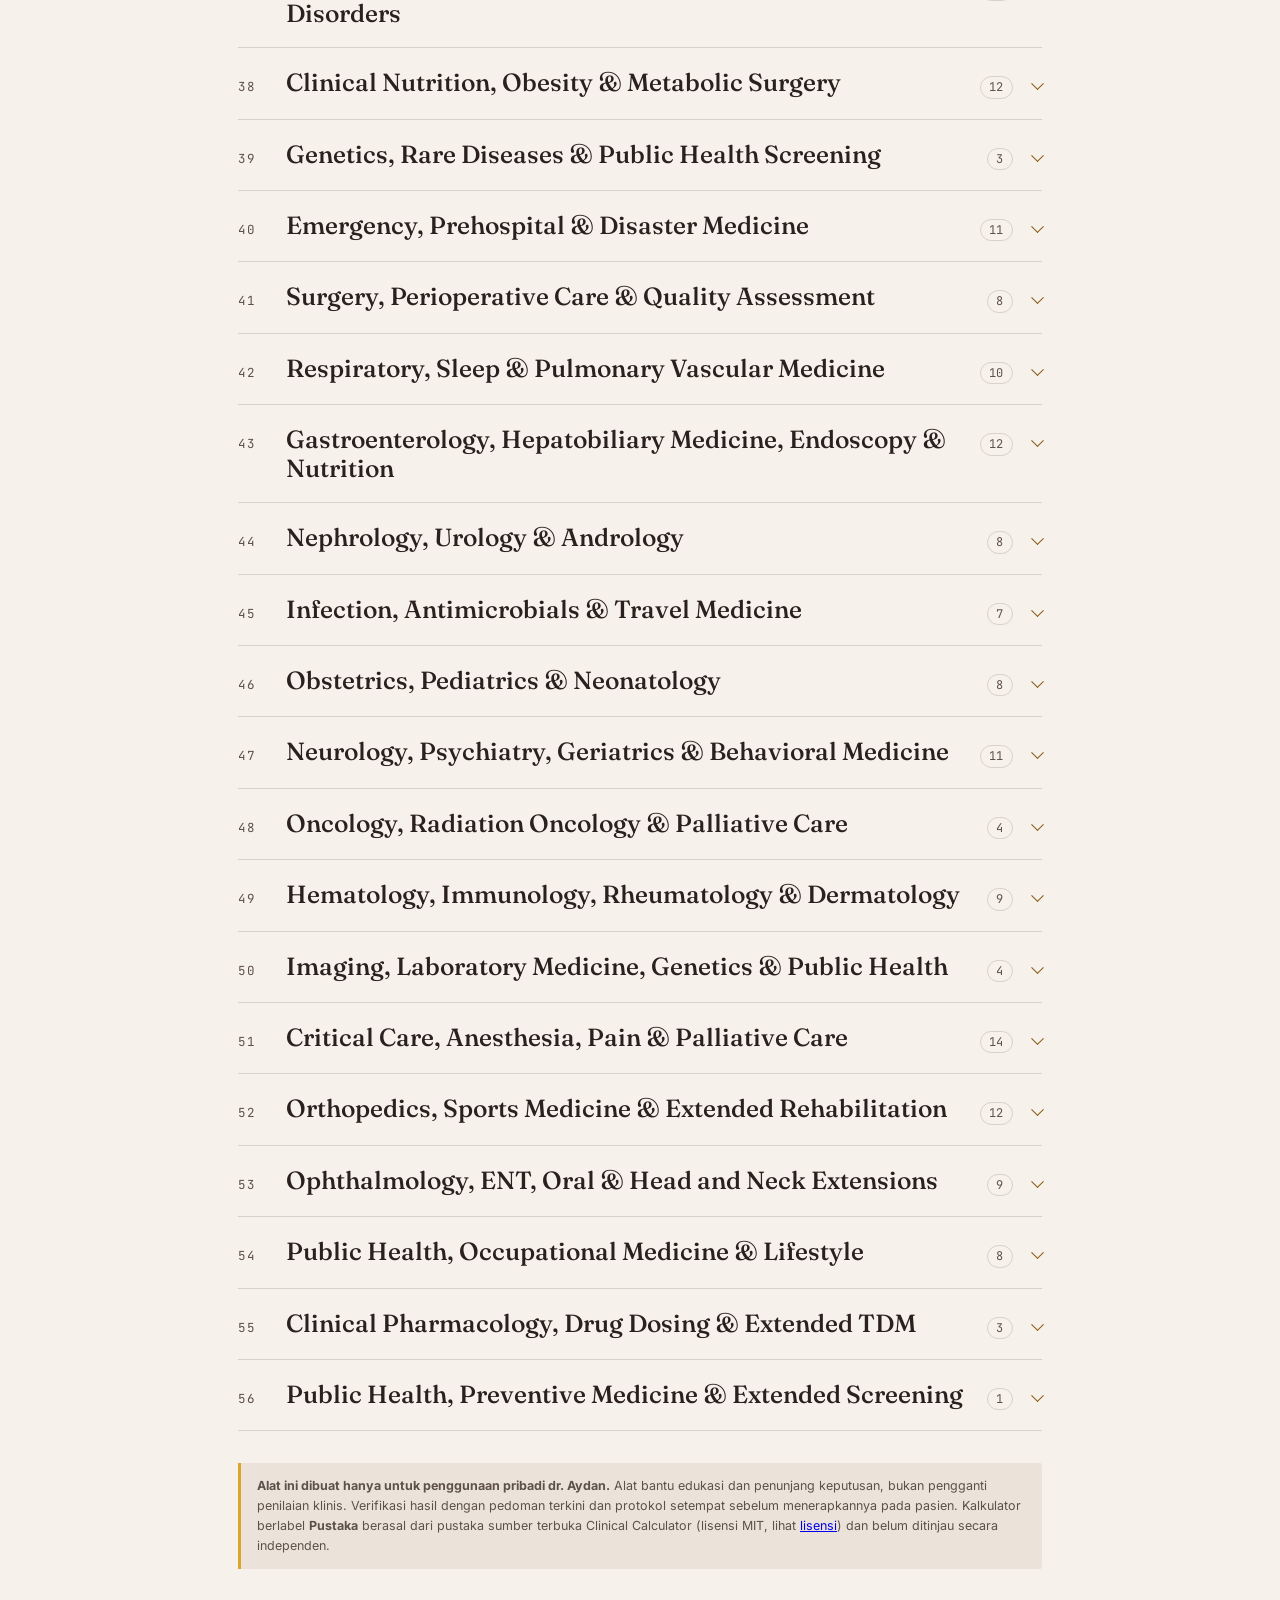
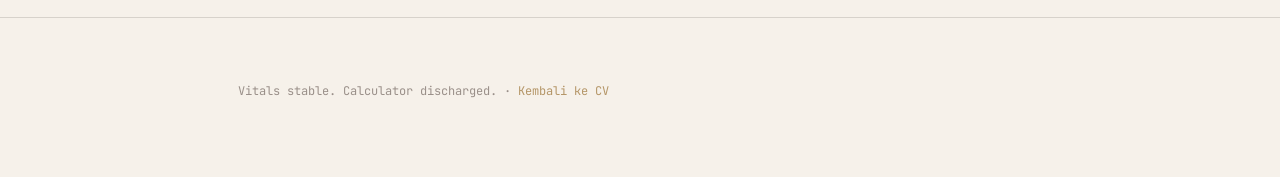
==== commit d41eb88a: "Update calculators.html" ====
--- a/calculators.html
+++ b/calculators.html
@@ -29,7 +29,7 @@
   <div class="wrap wide">
     <div class="search">
       <svg viewBox="0 0 24 24" aria-hidden="true"><circle cx="11" cy="11" r="7"/><path d="m20 20-3.5-3.5"/></svg>
-      <input id="calc-q" type="search" placeholder="Cari kalkulator… (mis. NIHSS, GFR, anak, skor)" aria-label="Cari kalkulator" autocomplete="off">
+      <input id="calc-q" type="search" placeholder="Cari kalkulator… (mis. NIHSS, GFR, anak)" aria-label="Cari kalkulator" autocomplete="off">
       <kbd aria-hidden="true">/</kbd>
     </div>
     <div class="tb-row"><span id="calc-status" role="status"></span><button class="linkish" id="calc-expand" type="button" data-open="0">Buka semua kelompok</button></div>
@@ -44,7 +44,7 @@
 </main>
 
 <footer class="calc-foot">
-  <div class="wrap wide"><p class="foot-note">Tanda vital stabil. Kalkulator dipulangkan. · <a href="index.html">Kembali ke CV</a></p></div>
+  <div class="wrap wide"><p class="foot-note">Vitals stable. Calculator discharged. · <a href="index.html">Kembali ke CV</a></p></div>
 </footer>
 
 <!-- 1) engine (do not edit) -->
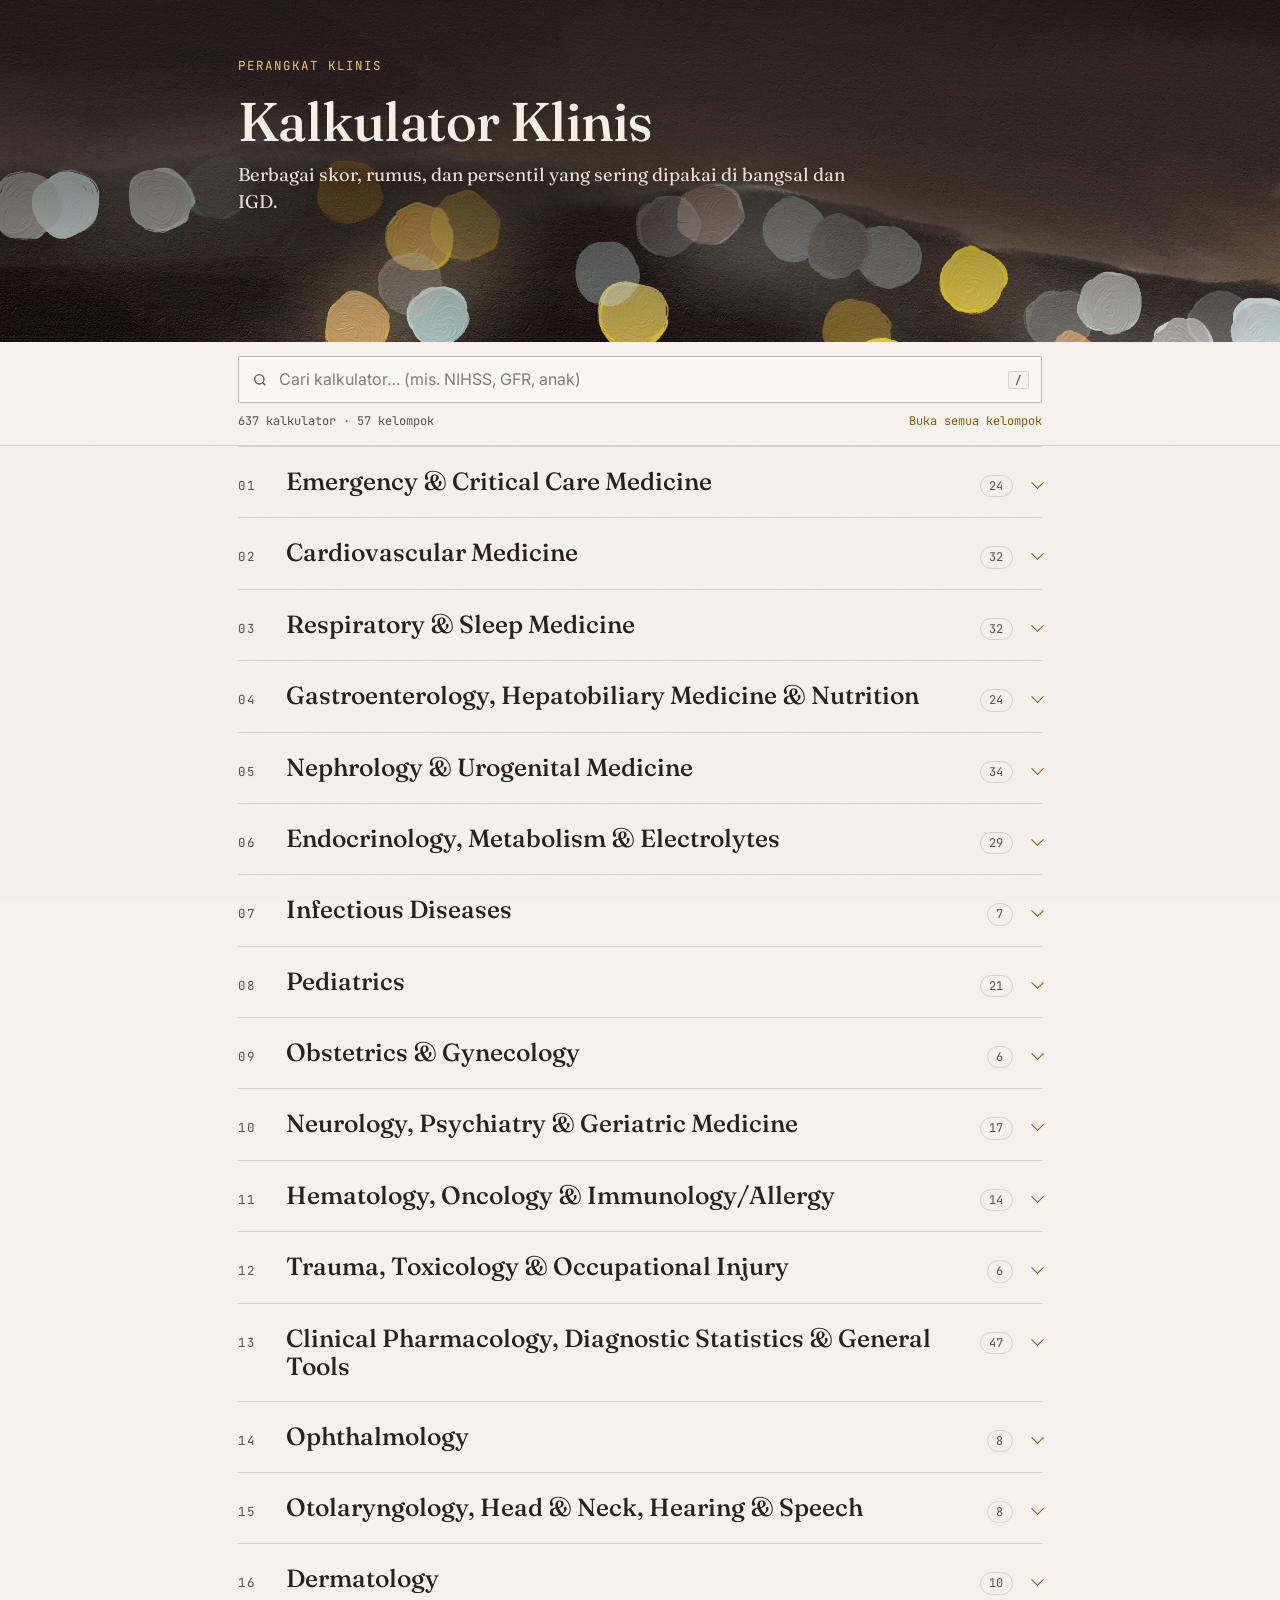
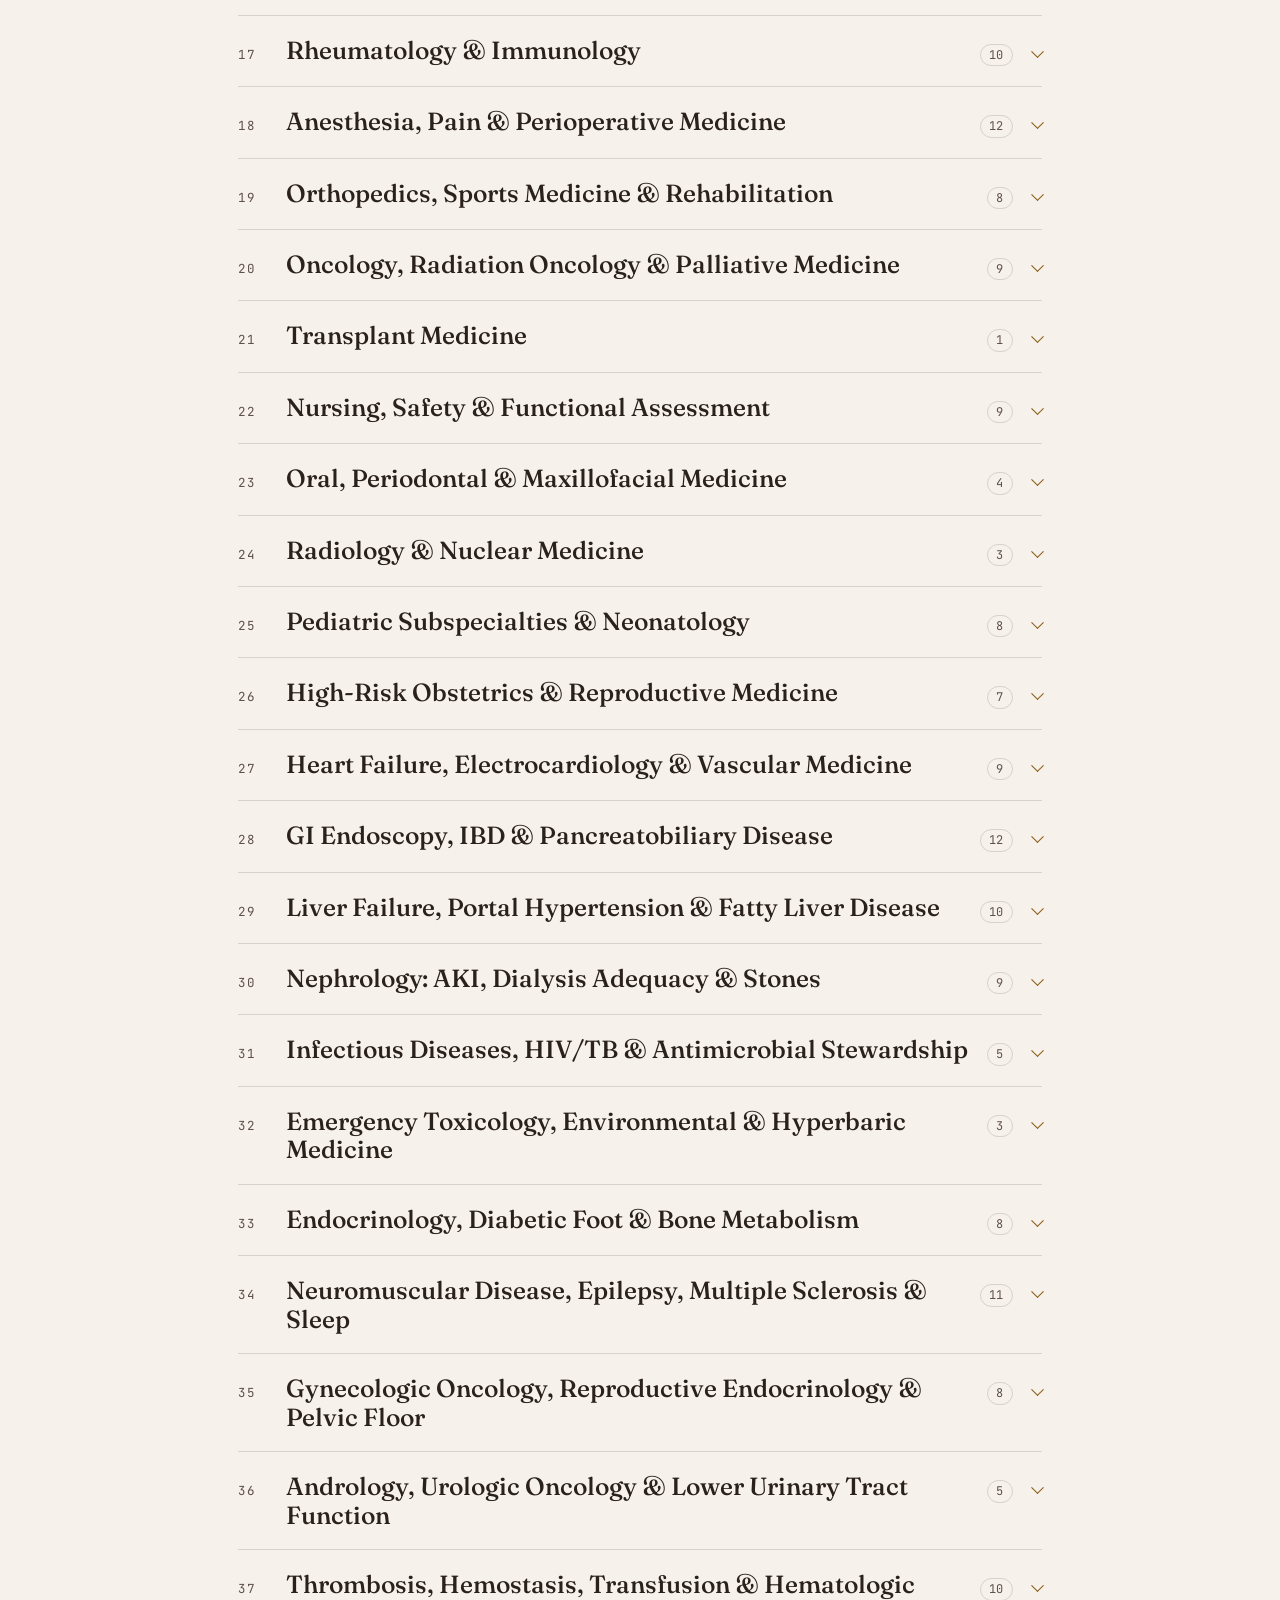
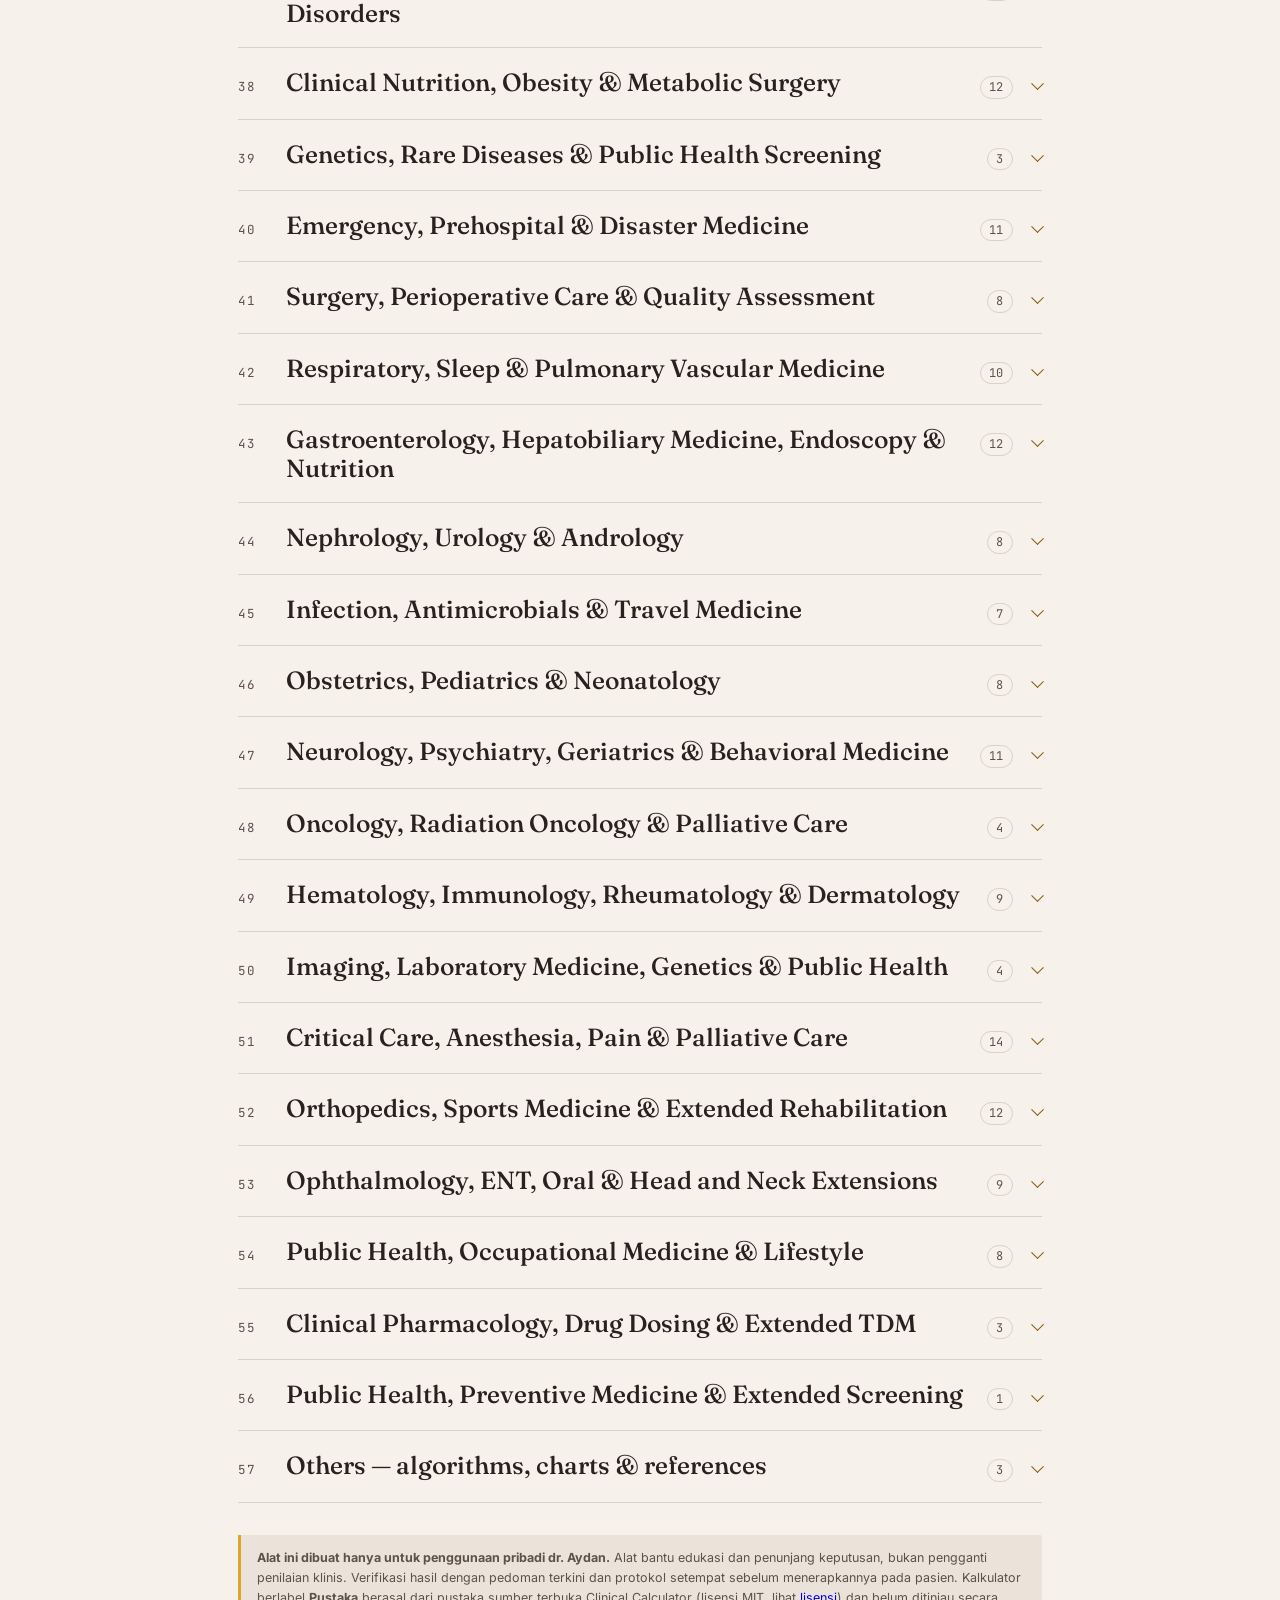
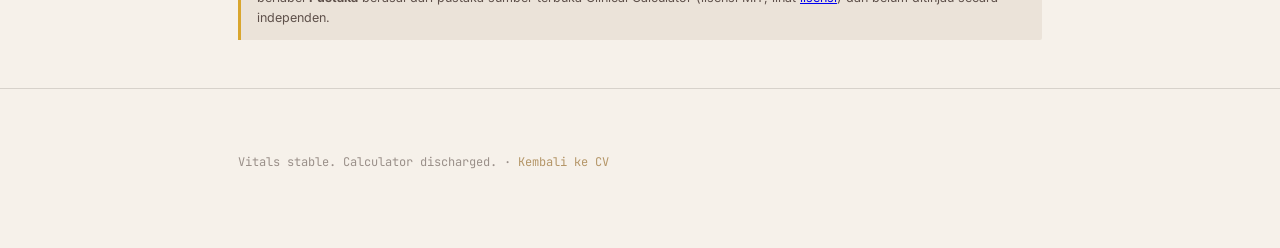
==== commit 799d9237: "Update calculators.html" ====
--- a/calculators.html
+++ b/calculators.html
@@ -69,6 +69,8 @@
 <script src="assets/calc/emergency.js"></script>
 <script src="assets/calc/others.js"></script>
 <script src="assets/calc/extras.js"></script>
+<script src="assets/calc/criteria.js"></script>
+<script src="assets/calc/gallery.js"></script>
 <script src="assets/calc/fixes.js"></script>
 
 </body>
--- a/assets/calc.css
+++ b/assets/calc.css
@@ -171,3 +171,19 @@
 }
 @media (prefers-reduced-motion: reduce) { .g-chev, .calc { transition: none; } }
 @media print { .toolbar, .c-actions, .hero { display: none; } .cgroup, .calc { open: true; } }
+
+
+/* ---------- reference cards / figures ---------- */
+.results.ref{margin-top:.2rem}
+.r-fig{margin:.9rem 0;background:#fff;border:1px solid var(--line,rgba(0,0,0,.12));border-radius:10px;padding:.5rem;text-align:center}
+.r-fig img{max-width:100%;height:auto;cursor:zoom-in;display:block;margin:0 auto;border-radius:6px}
+.r-fig figcaption{font-size:.82rem;opacity:.75;margin-top:.45rem;text-align:left}
+.r-fig .cr{opacity:.7;font-style:italic}
+.r-missing{padding:1.1rem;border:1px dashed currentColor;border-radius:8px;opacity:.7;font-size:.85rem;font-family:'JetBrains Mono',monospace}
+.lightbox{position:fixed;inset:0;z-index:999;background:rgba(10,12,14,.92);display:flex;align-items:center;justify-content:center;padding:2vw;cursor:zoom-out}
+.lightbox img{max-width:100%;max-height:100%;background:#fff;border-radius:6px}
+.lightbox button{position:absolute;top:10px;right:16px;font-size:2rem;line-height:1;color:#fff;background:none;border:0;cursor:pointer}
+.r-table td,.r-table th{vertical-align:top}
+.results.ref .r-table th,.results.ref .r-table td{white-space:normal;min-width:7.5rem}
+.results.ref .r-table th:first-child{min-width:9rem}
+.r-table td{white-space:normal;min-width:5.5rem}.r-table th{white-space:normal}
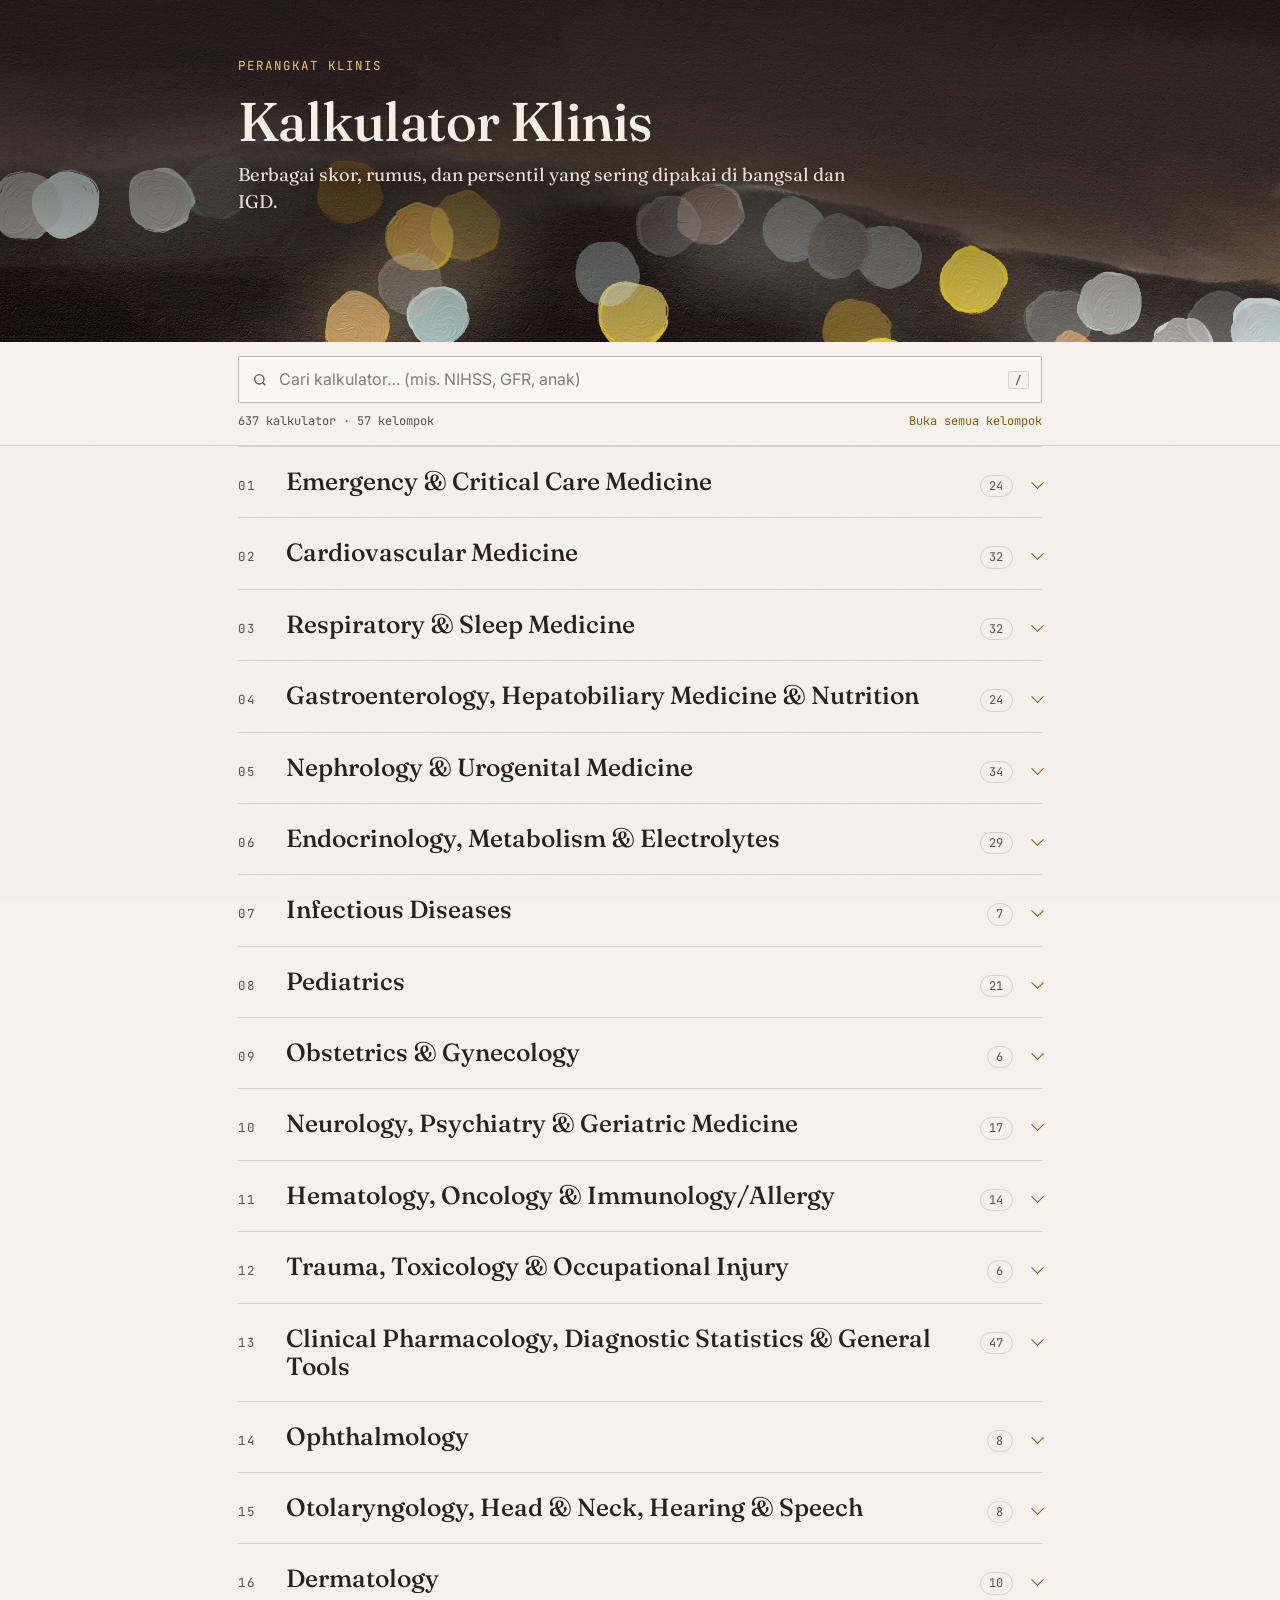
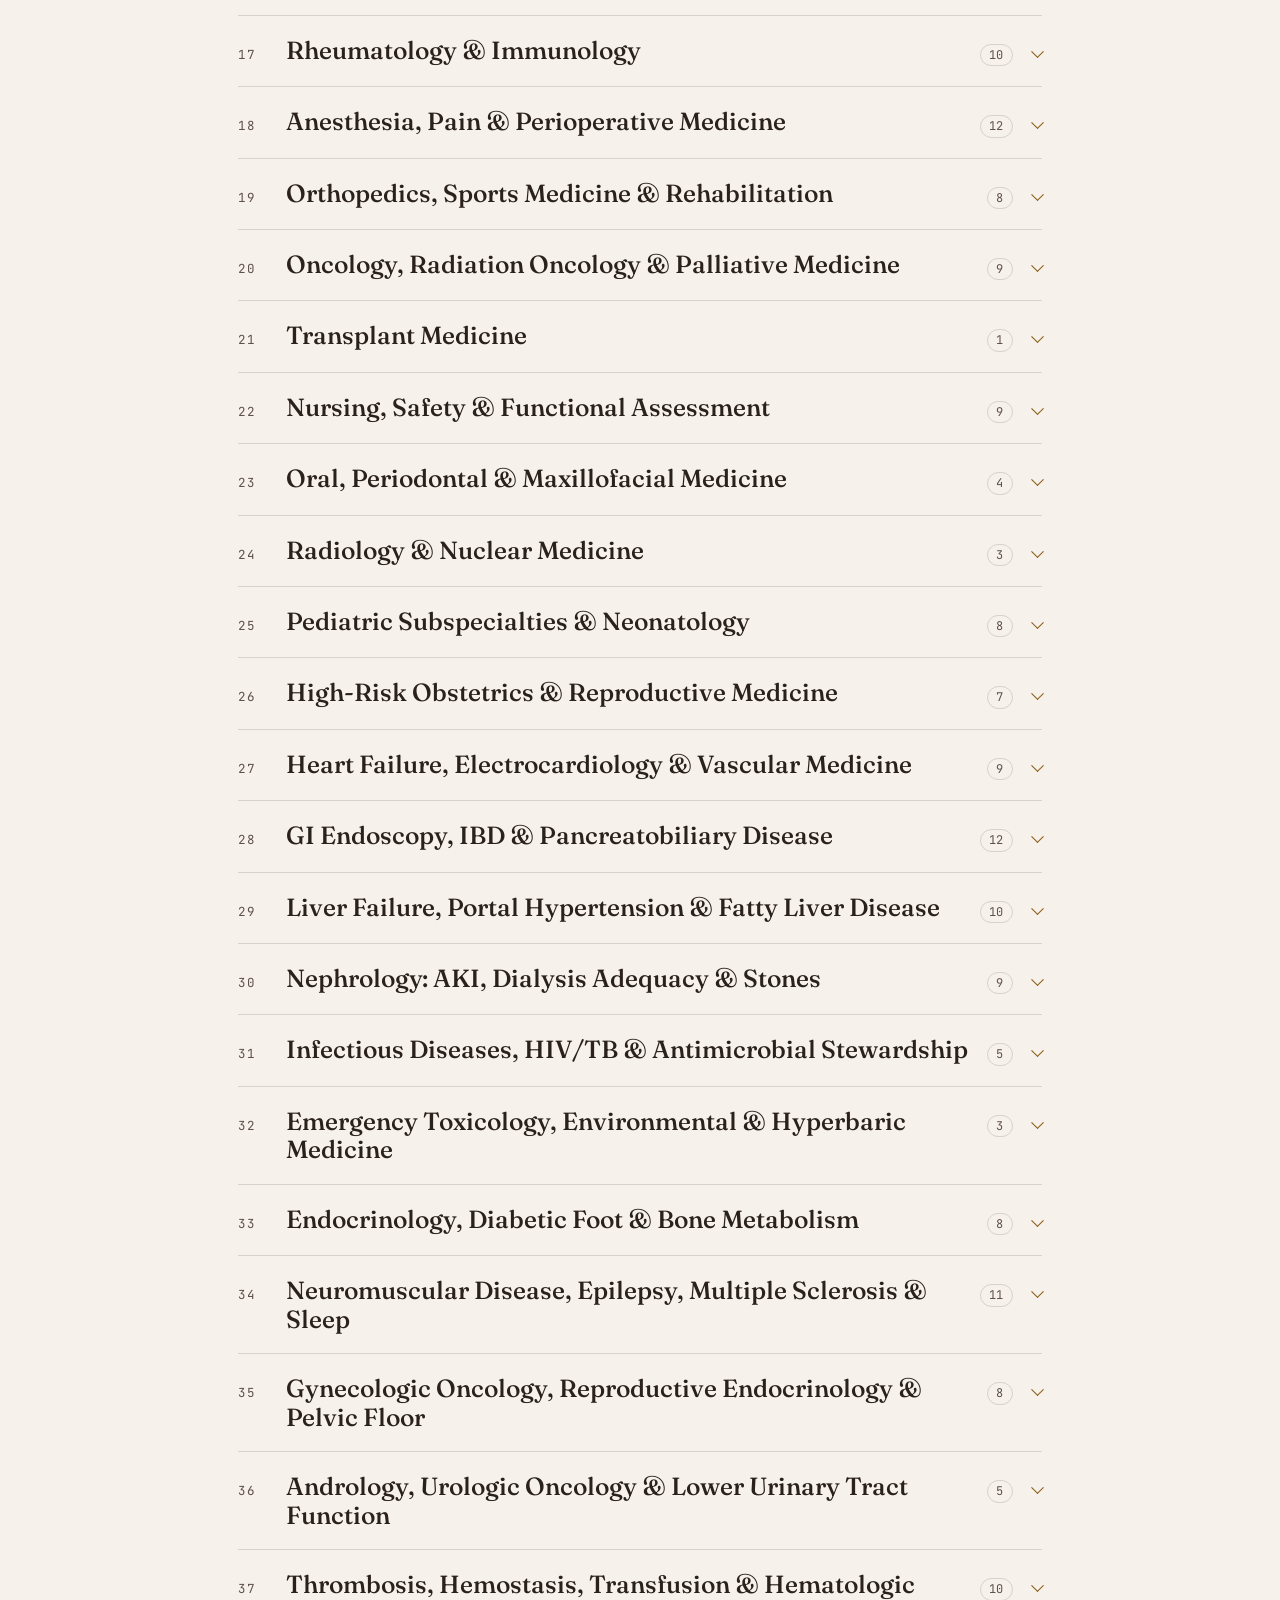
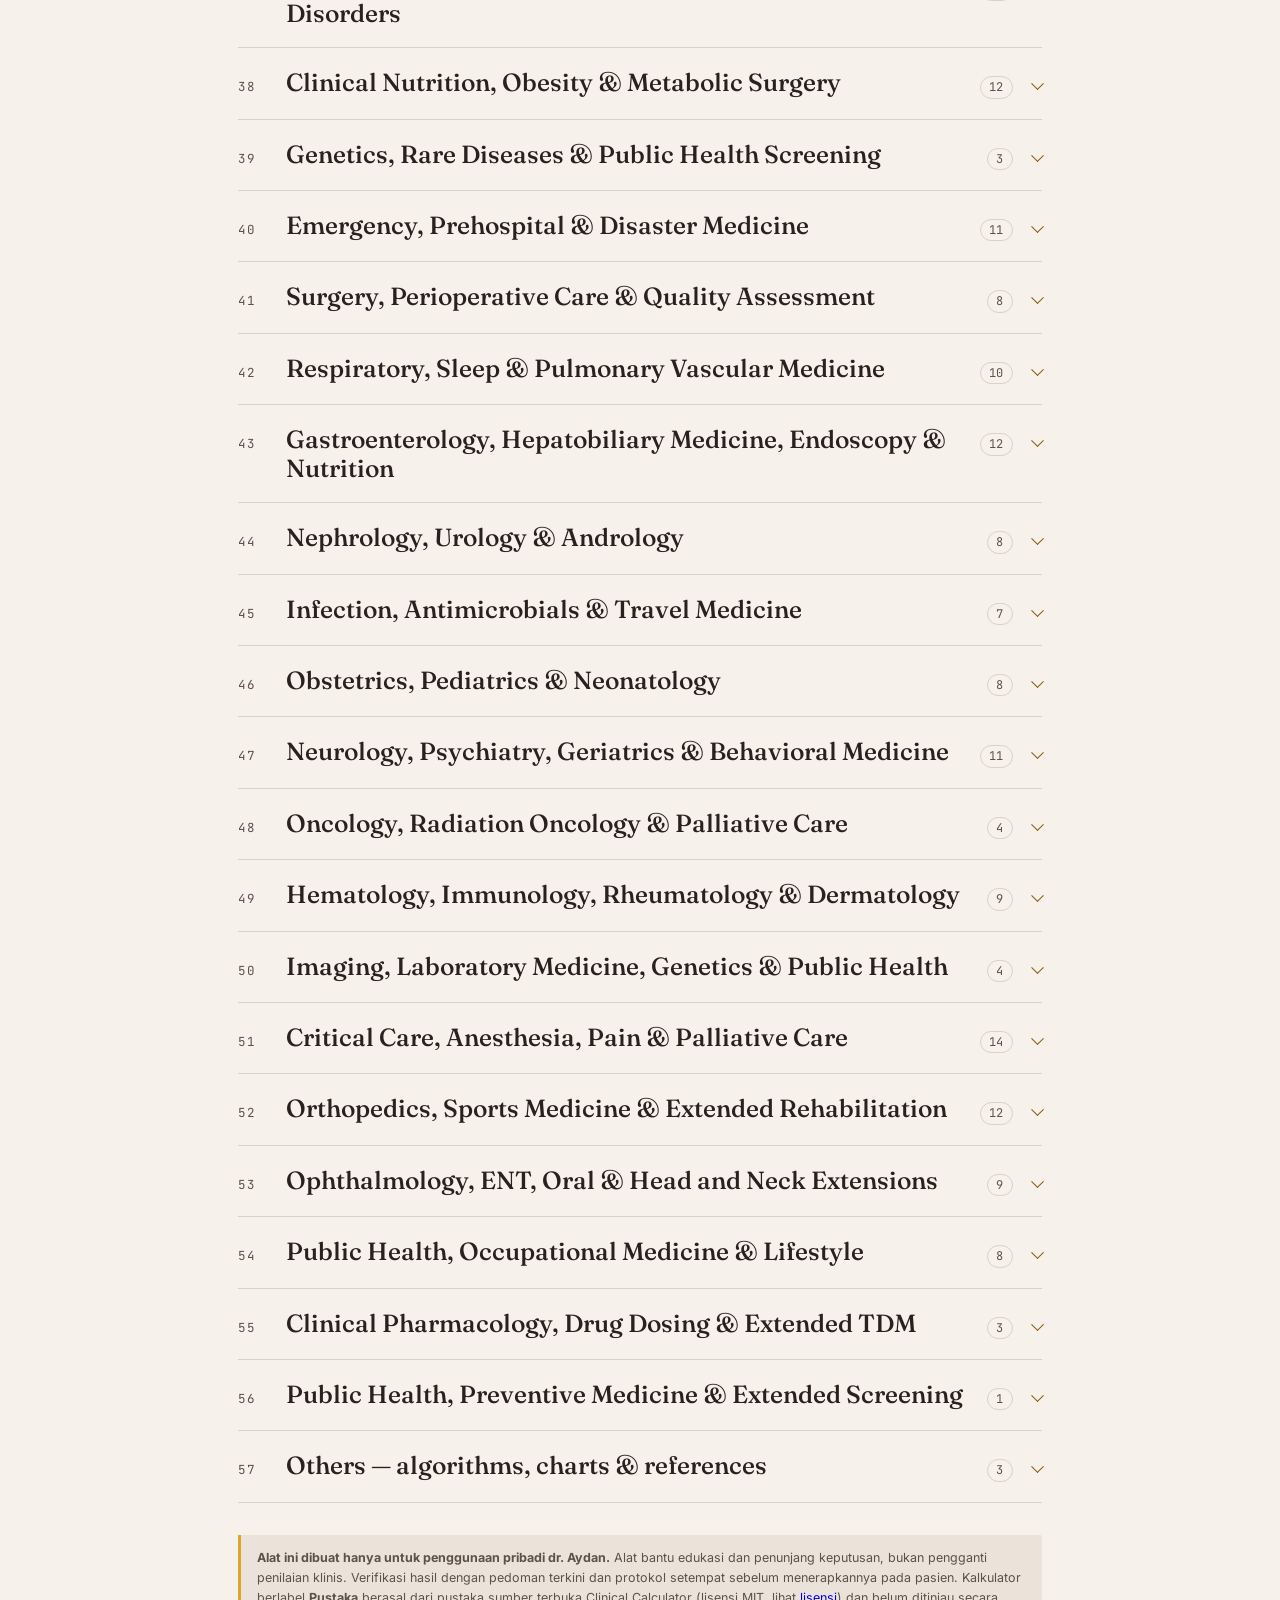
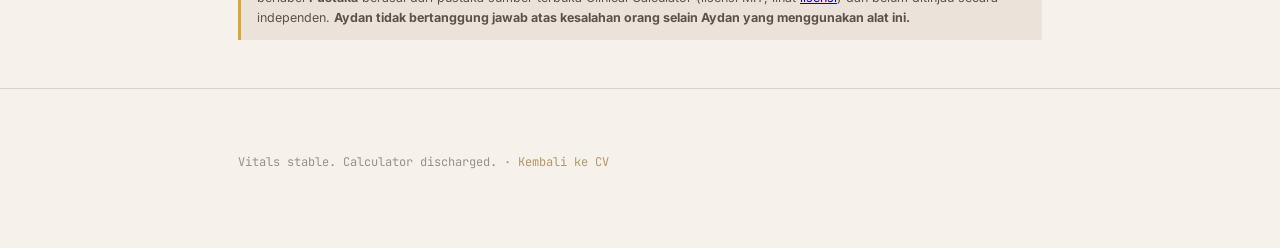
==== commit 7a108868: "Update calculators.html" ====
--- a/calculators.html
+++ b/calculators.html
@@ -39,7 +39,7 @@
 <main class="calcs">
   <div class="wrap wide">
     <div id="calc-root"><noscript>Halaman ini membutuhkan JavaScript.</noscript></div>
-    <p class="disclaimer"><strong>Alat ini dibuat hanya untuk penggunaan pribadi dr. Aydan.</strong> Alat bantu edukasi dan penunjang keputusan, bukan pengganti penilaian klinis. Verifikasi hasil dengan pedoman terkini dan protokol setempat sebelum menerapkannya pada pasien. Kalkulator berlabel <strong>Pustaka</strong> berasal dari pustaka sumber terbuka <a href="https://github.com/" rel="noopener" onclick="return false" style="color:inherit;text-decoration:none;cursor:text">Clinical Calculator</a> (lisensi MIT, lihat <a href="assets/py/LICENSE-clinical-calculator.txt">lisensi</a>) dan belum ditinjau secara independen.</p>
+    <p class="disclaimer"><strong>Alat ini dibuat hanya untuk penggunaan pribadi dr. Aydan.</strong> Alat bantu edukasi dan penunjang keputusan, bukan pengganti penilaian klinis. Verifikasi hasil dengan pedoman terkini dan protokol setempat sebelum menerapkannya pada pasien. Kalkulator berlabel <strong>Pustaka</strong> berasal dari pustaka sumber terbuka <a href="https://github.com/" rel="noopener" onclick="return false" style="color:inherit;text-decoration:none;cursor:text">Clinical Calculator</a> (lisensi MIT, lihat <a href="assets/py/LICENSE-clinical-calculator.txt">lisensi</a>) dan belum ditinjau secara independen. <strong>Aydan tidak bertanggung jawab atas kesalahan orang selain Aydan yang menggunakan alat ini.</strong></p>
   </div>
 </main>
 
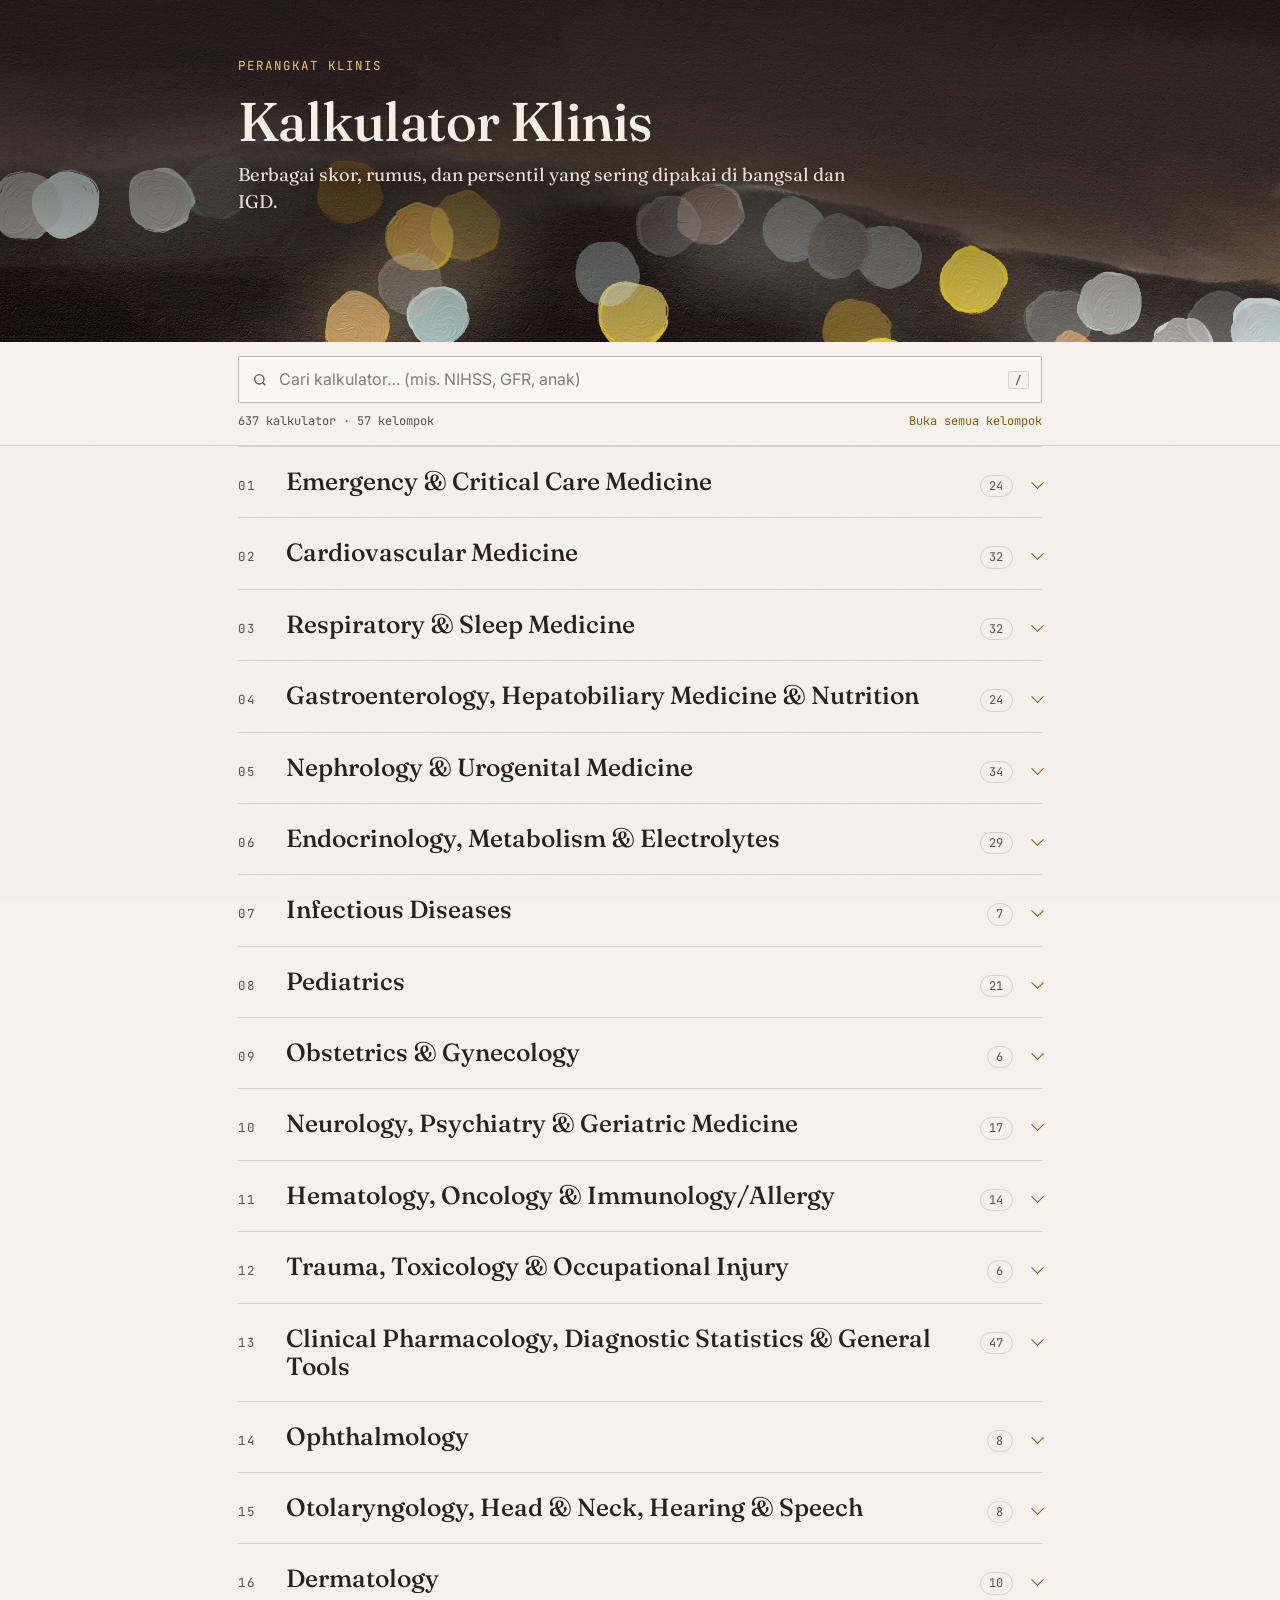
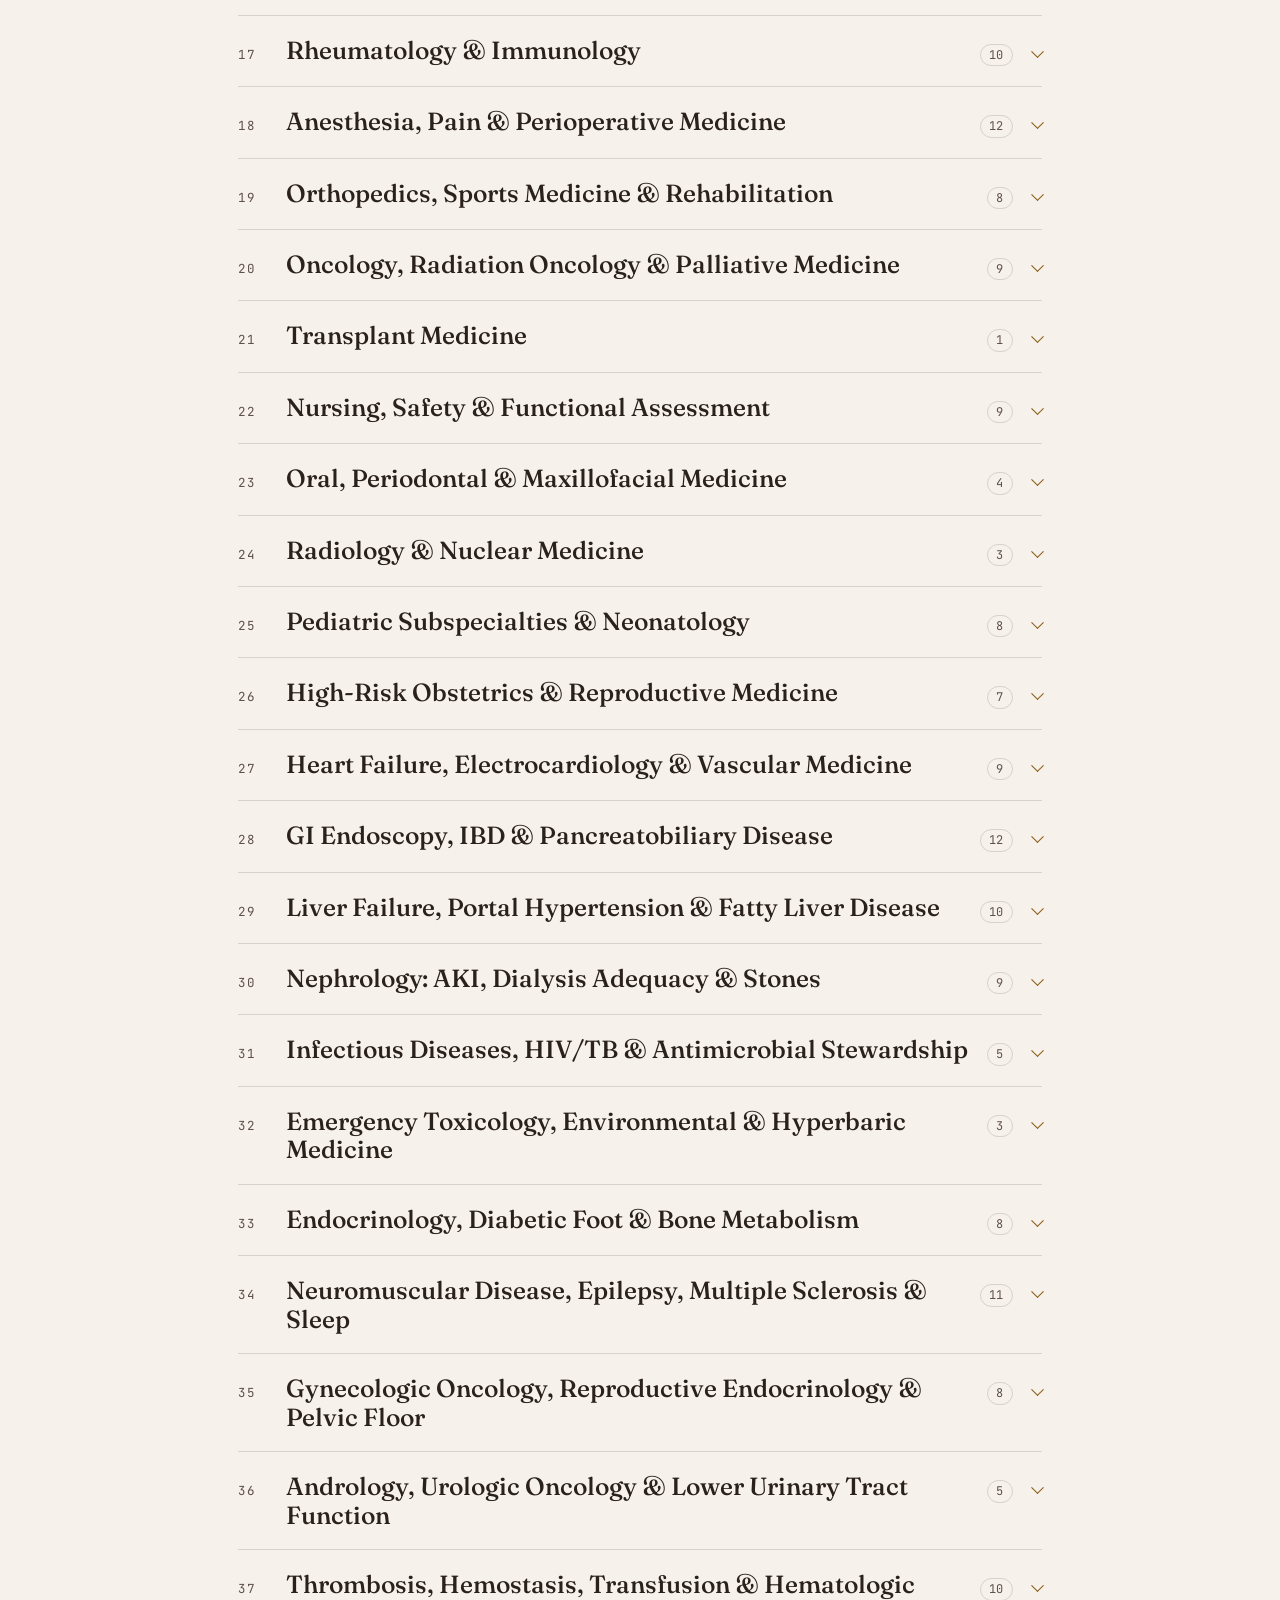
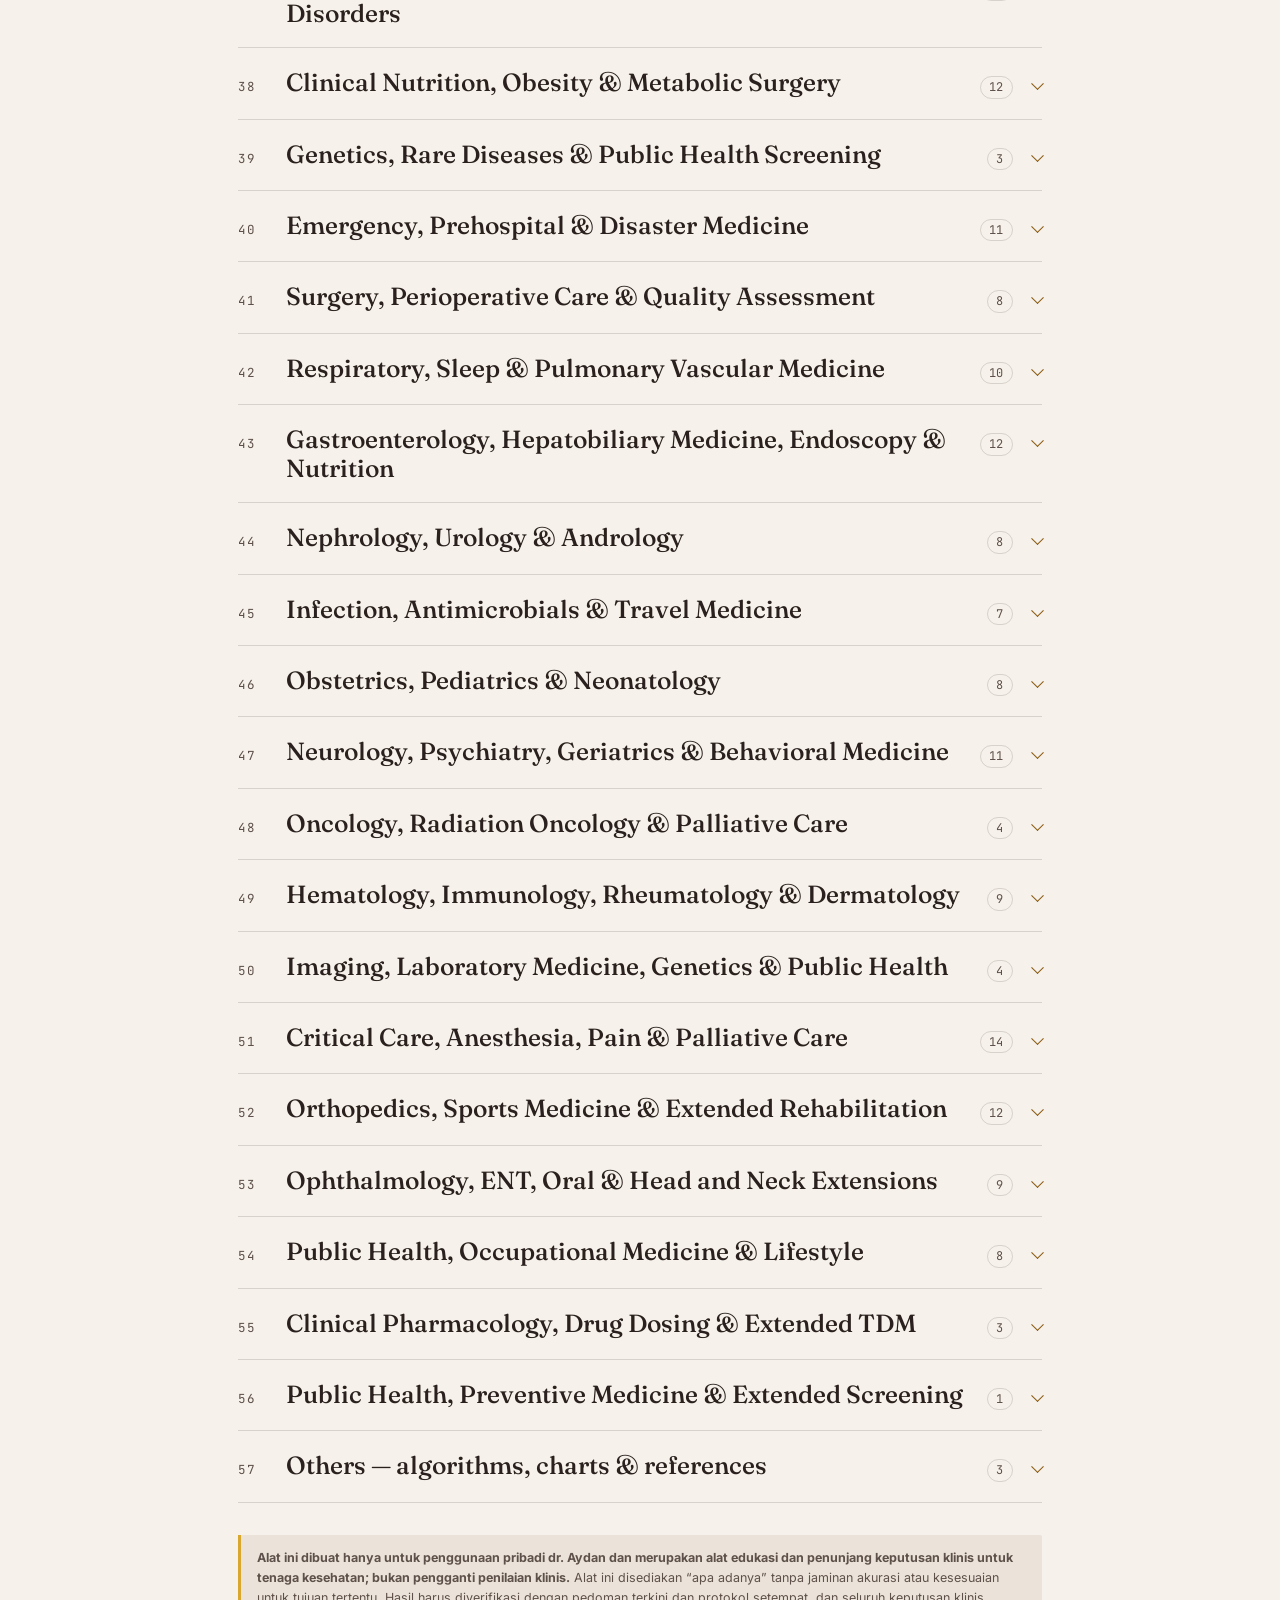
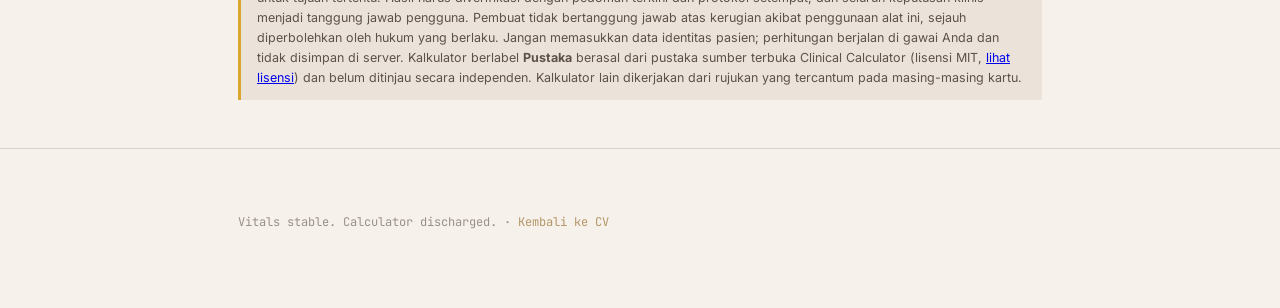
==== commit 39e978ed: "Update calculators.html" ====
--- a/calculators.html
+++ b/calculators.html
@@ -39,7 +39,8 @@
 <main class="calcs">
   <div class="wrap wide">
     <div id="calc-root"><noscript>Halaman ini membutuhkan JavaScript.</noscript></div>
-    <p class="disclaimer"><strong>Alat ini dibuat hanya untuk penggunaan pribadi dr. Aydan.</strong> Alat bantu edukasi dan penunjang keputusan, bukan pengganti penilaian klinis. Verifikasi hasil dengan pedoman terkini dan protokol setempat sebelum menerapkannya pada pasien. Kalkulator berlabel <strong>Pustaka</strong> berasal dari pustaka sumber terbuka <a href="https://github.com/" rel="noopener" onclick="return false" style="color:inherit;text-decoration:none;cursor:text">Clinical Calculator</a> (lisensi MIT, lihat <a href="assets/py/LICENSE-clinical-calculator.txt">lisensi</a>) dan belum ditinjau secara independen. <strong>Aydan tidak bertanggung jawab atas kesalahan orang selain Aydan yang menggunakan alat ini.</strong></p>
+    <p class="disclaimer"><strong>Alat ini dibuat hanya untuk penggunaan pribadi dr. Aydan dan merupakan alat edukasi dan penunjang keputusan klinis untuk tenaga kesehatan; bukan pengganti penilaian klinis.</strong> Alat ini disediakan “apa adanya” tanpa jaminan akurasi atau kesesuaian untuk tujuan tertentu. Hasil harus diverifikasi dengan pedoman terkini dan protokol setempat, dan seluruh keputusan klinis menjadi tanggung jawab pengguna. Pembuat tidak bertanggung jawab atas kerugian akibat penggunaan alat ini, sejauh diperbolehkan oleh hukum yang berlaku. Jangan memasukkan data identitas pasien; perhitungan berjalan di gawai Anda dan tidak disimpan di server.
+Kalkulator berlabel <strong>Pustaka</strong> berasal dari pustaka sumber terbuka Clinical Calculator (lisensi MIT, <a href="assets/py/LICENSE-clinical-calculator.txt">lihat lisensi</a>) dan belum ditinjau secara independen. Kalkulator lain dikerjakan dari rujukan yang tercantum pada masing-masing kartu.</p>
   </div>
 </main>
 
